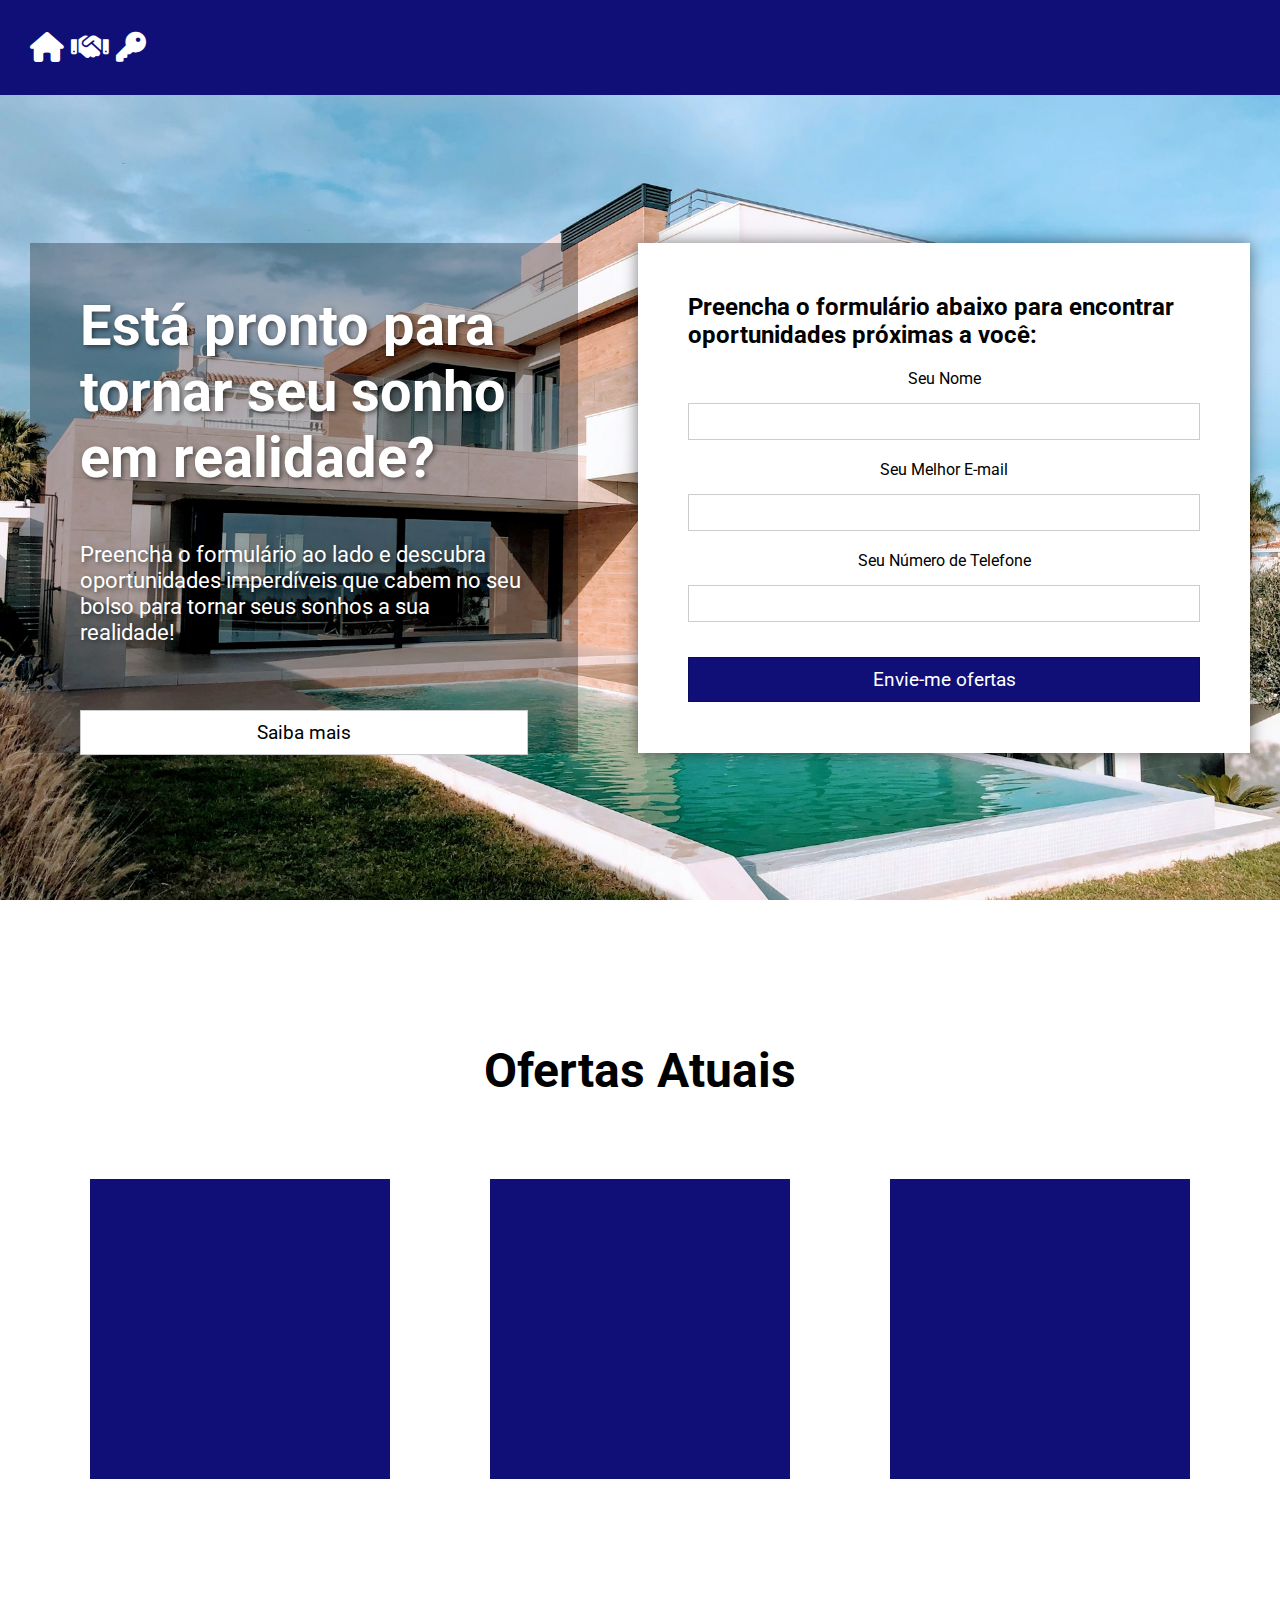
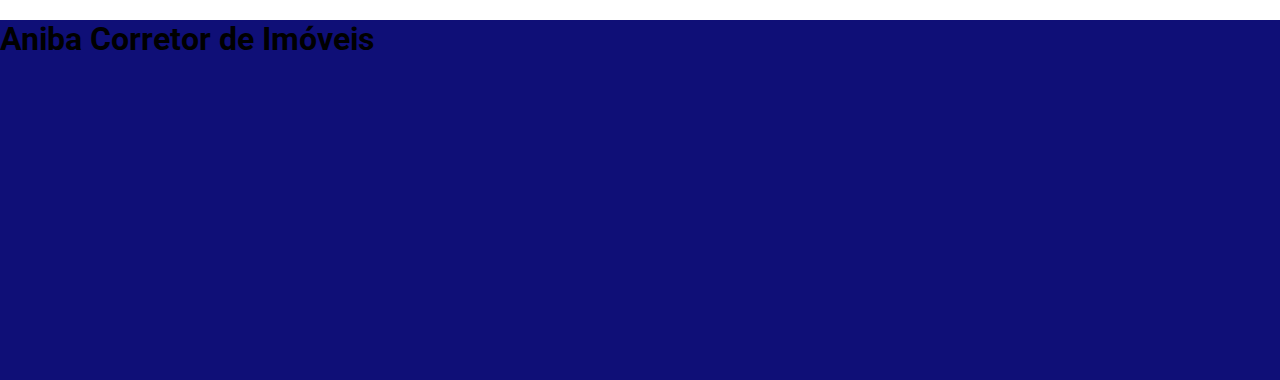
==== index.html @ c23f2f19 "Atualizações" ====
<!DOCTYPE html>
<html lang="pt">
<head>
    <meta charset="UTF-8">
    <meta name="viewport" content="width=device-width, initial-scale=1.0">
    <link rel="stylesheet" href="src/styles/style.css">
    <link rel="stylesheet" href="https://cdnjs.cloudflare.com/ajax/libs/font-awesome/6.7.2/css/all.min.css" integrity="sha512-Evv84Mr4kqVGRNSgIGL/F/aIDqQb7xQ2vcrdIwxfjThSH8CSR7PBEakCr51Ck+w+/U6swU2Im1vVX0SVk9ABhg==" crossorigin="anonymous" referrerpolicy="no-referrer" />
    <title>Projeto-01</title>
</head>
<body>
    <header>
        <div class="logo-img">
            <i class="fa-solid fa-house"></i>
            <i class="fa-solid fa-handshake"></i>
            <i class="fa-solid fa-key"></i>
        </div>
    </header>
    <main>
        <section id="home">
            <div id="cta">
                <h1 id="title">Está pronto para tornar seu sonho em realidade?</h1>
                <p id="description">Preencha o formulário ao lado e descubra oportunidades imperdíveis que cabem no seu bolso para tornar seus sonhos a sua realidade!</p>
                <button class="button">Saiba mais</button>
            </div>
            <div id="form">
                <h2>Preencha o formulário abaixo para encontrar oportunidades próximas a você:</h2>
                <form action="cadastro">
                    <div>
                        <label for="user">Seu Nome</label>
                        <input type="text" id="user">
                    </div>
                    <div>
                        <label for="email">Seu Melhor E-mail</label>
                        <input type="email" name="email" id="email">
                    </div>
                    <div>
                        <label for="phone">Seu Número de Telefone</label>
                        <input type="tel" name="phone" id="phone">
                    </div>
                    <div>
                        <input type="submit" value="Envie-me ofertas" class="button">
                    </div>
                </form>
            </div>
        </section>
        <section id="offers">
            <h1>Ofertas Atuais</h1>
            <aside id="carousel">
                <article class="real-state">

                </article>
                <article class="real-state">

                </article>
                <article class="real-state">

                </article>
            </aside>
        </section>
    </main>
    <footer>
        <section id="contact">
            <h1>Aniba Corretor de Imóveis</h1>
        </section>
        <section id="terms">

        </section>
    </footer>
    <script src="src/javascript/script.js"></script>
</body>
</html>
---- src/styles/style.css ----
@charset "UTF-8";
@import url('https://fonts.googleapis.com/css2?family=Roboto:ital,wght@0,100;0,300;0,400;0,500;0,700;0,900;1,100;1,300;1,400;1,500;1,700;1,900&display=swap');
@import url("header.css");
@import url("home.css");
@import url("offers.css");
@import url('footer.css');

*{
    font-family: "Roboto", serif;
    margin: 0px;
    padding: 0px;
}
:root{
    --color-neutral_0: white;
    --color-neutral_1: black;

    --color-primal_0: #4a4aff;
    --color-primal_1: rgb(15, 15, 119);
}
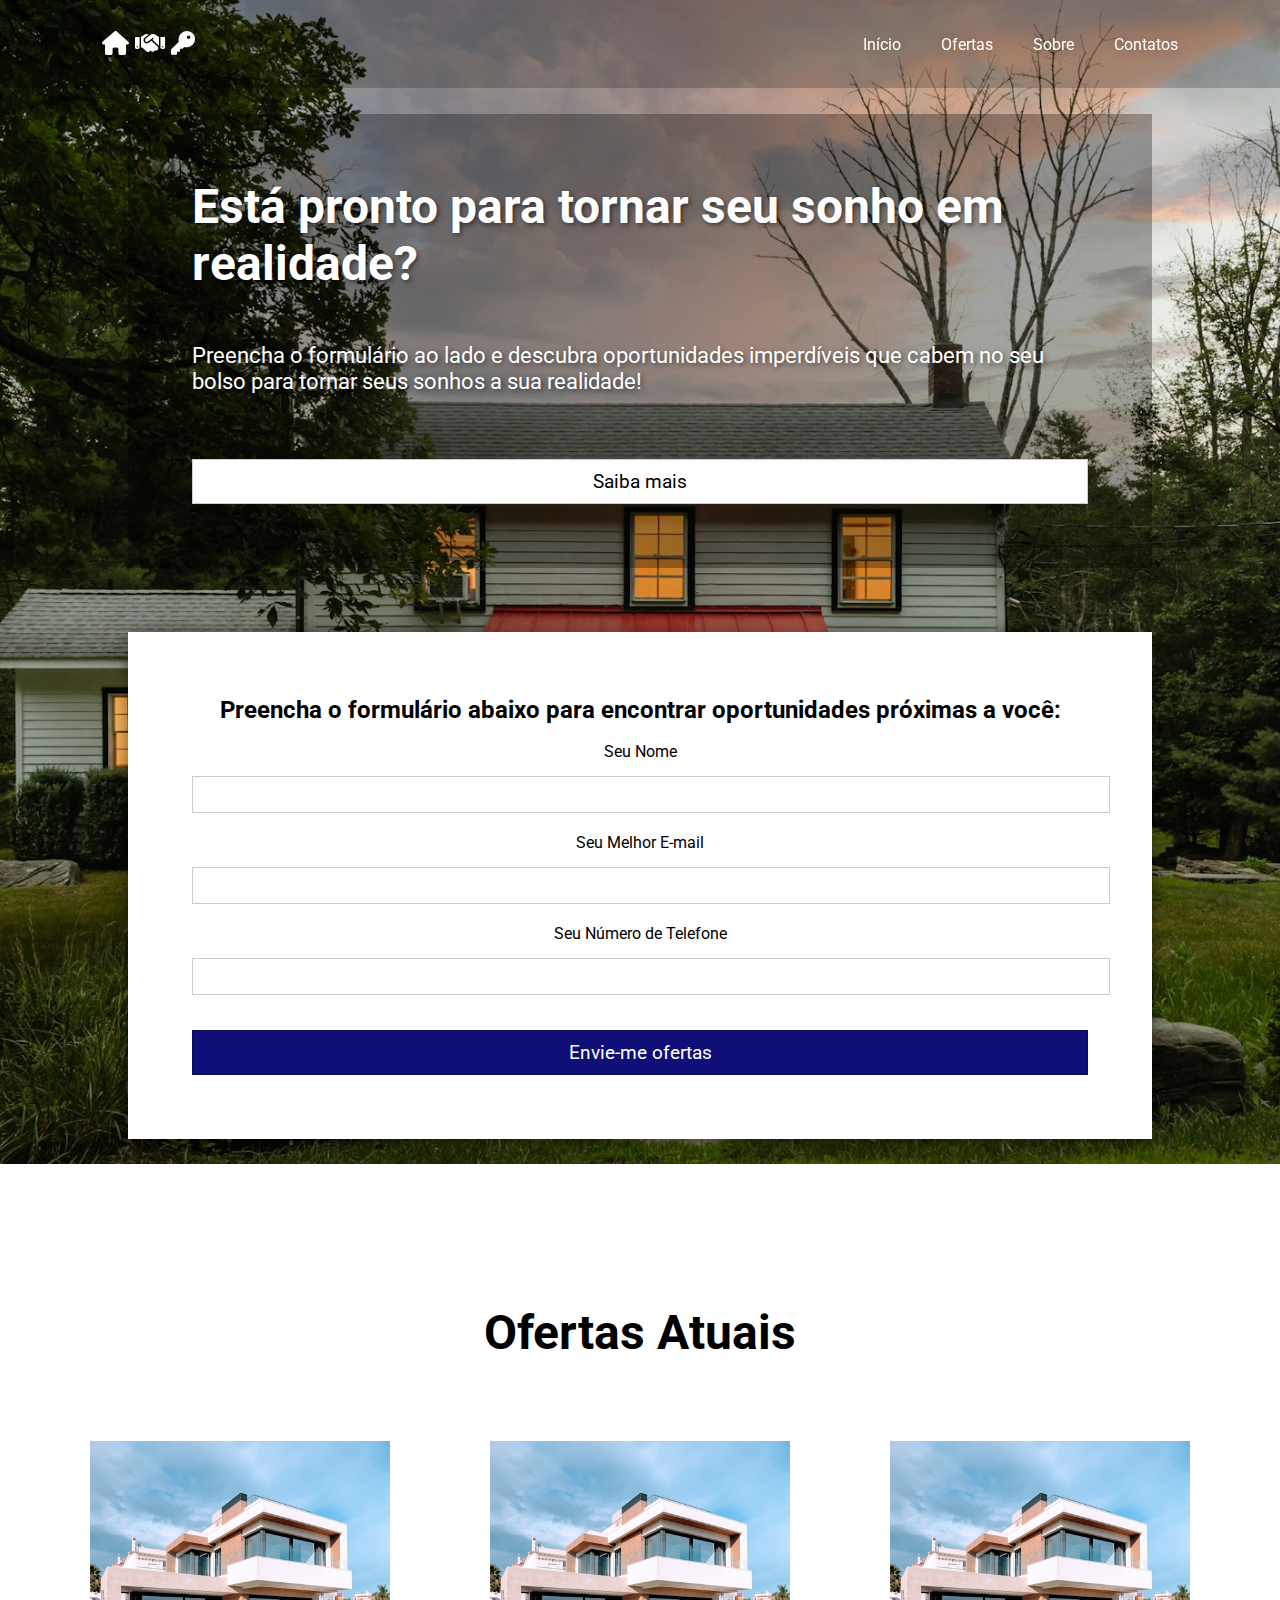
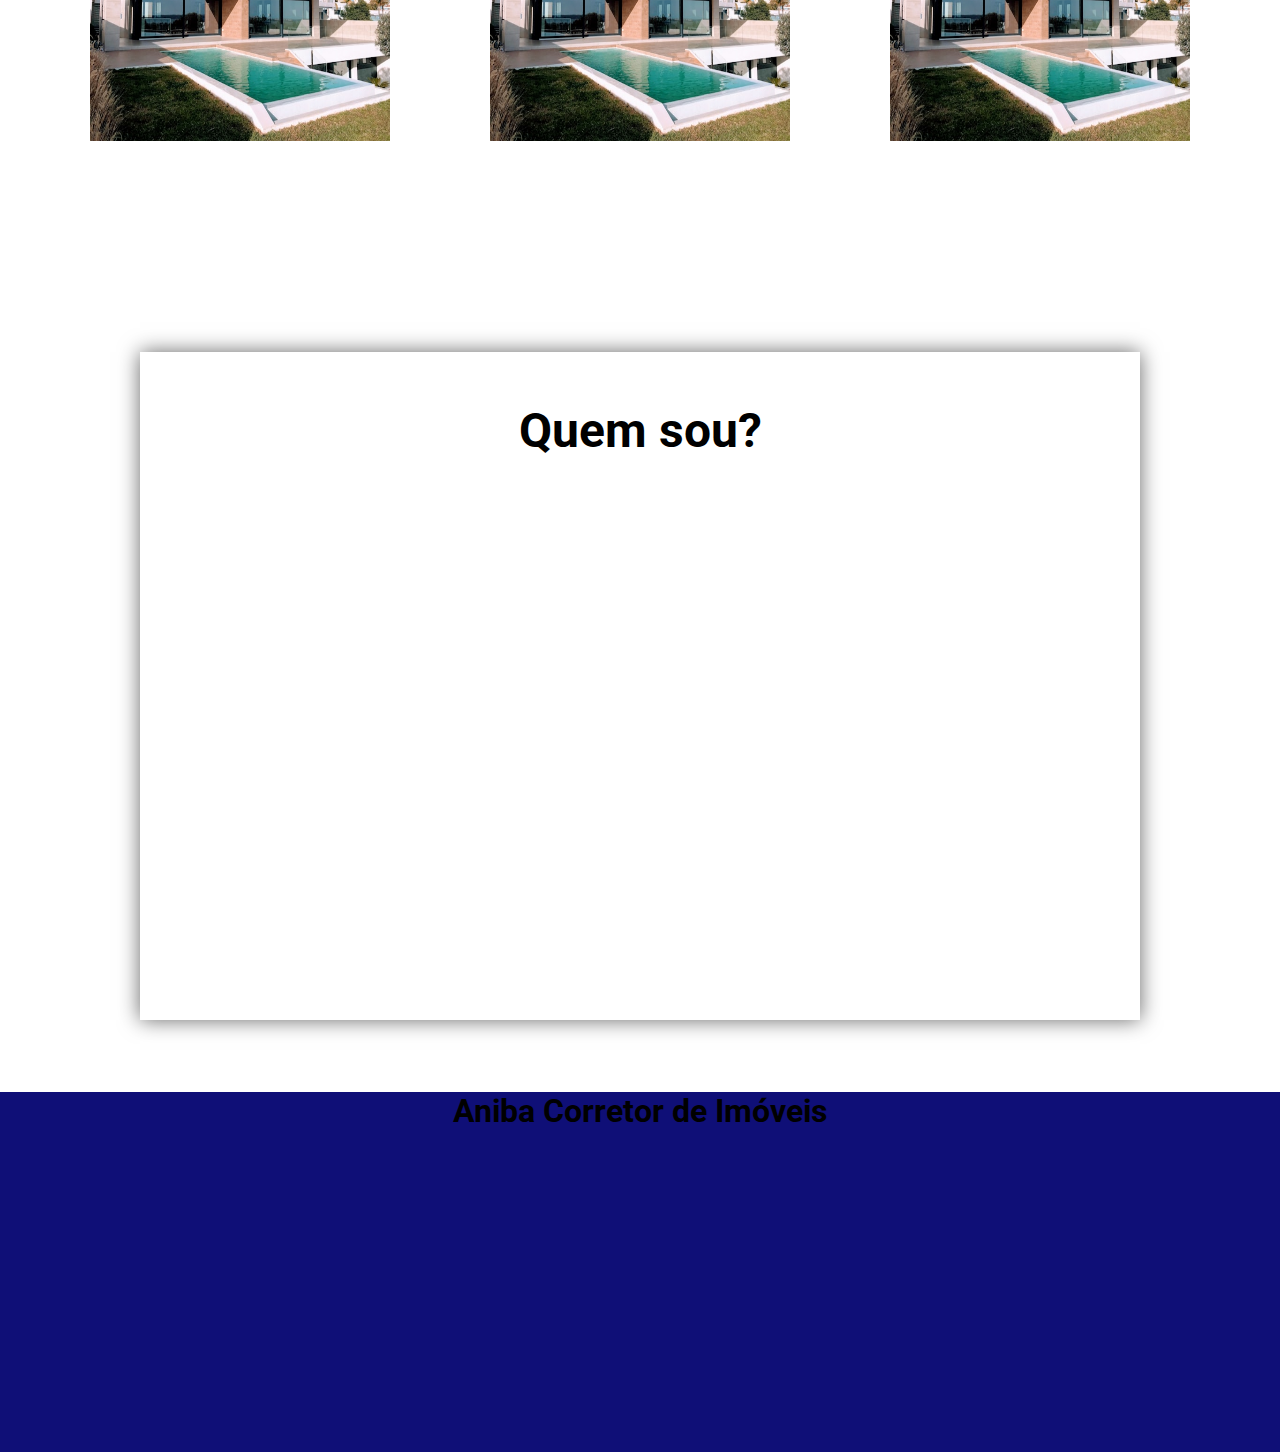
==== commit 9e14d8d4: "Test" ====
--- a/index.html
+++ b/index.html
@@ -7,13 +7,26 @@
     <link rel="stylesheet" href="https://cdnjs.cloudflare.com/ajax/libs/font-awesome/6.7.2/css/all.min.css" integrity="sha512-Evv84Mr4kqVGRNSgIGL/F/aIDqQb7xQ2vcrdIwxfjThSH8CSR7PBEakCr51Ck+w+/U6swU2Im1vVX0SVk9ABhg==" crossorigin="anonymous" referrerpolicy="no-referrer" />
     <title>Projeto-01</title>
 </head>
-<body>
+<body onresize="defaul()" onscroll="scrolling()">
     <header>
-        <div class="logo-img">
-            <i class="fa-solid fa-house"></i>
-            <i class="fa-solid fa-handshake"></i>
-            <i class="fa-solid fa-key"></i>
-        </div>
+        <nav>
+            <div class="logo-img">
+                <a href="#home">
+                    <i class="fa-solid fa-house"></i>
+                    <i class="fa-solid fa-handshake"></i>
+                    <i class="fa-solid fa-key"></i>
+                </a>
+            </div>
+            <ul id="nav_list">
+                <li class="nav-itens"><a href="#home">Início</a></li>
+                <li class="nav-itens"><a href="#offers">Ofertas</a></li>
+                <li class="nav-itens"><a href="#about">Sobre</a></li>
+                <li class="nav-itens"><a href="#contact">Contatos</a></li>
+            </ul>
+            <button class="nav-bars" onclick="displayMobileNav()">
+                <i class="fa-solid fa-bars"></i>
+            </button>
+        </nav>
     </header>
     <main>
         <section id="home">
@@ -24,20 +37,20 @@
             </div>
             <div id="form">
                 <h2>Preencha o formulário abaixo para encontrar oportunidades próximas a você:</h2>
-                <form action="cadastro">
-                    <div>
+                <form action="cadastro" autocomplete="on">
+                    <div class="data">
                         <label for="user">Seu Nome</label>
-                        <input type="text" id="user">
+                        <input type="text" id="user" autocomplete="name" maxlength="100">
                     </div>
-                    <div>
+                    <div class="data">
                         <label for="email">Seu Melhor E-mail</label>
-                        <input type="email" name="email" id="email">
+                        <input type="email" name="email" id="email" autocomplete="email" maxlength="50">
                     </div>
-                    <div>
+                    <div class="data">
                         <label for="phone">Seu Número de Telefone</label>
-                        <input type="tel" name="phone" id="phone">
+                        <input type="tel" name="phone" id="phone" autocomplete="tel" maxlength="20">
                     </div>
-                    <div>
+                    <div class="data">
                         <input type="submit" value="Envie-me ofertas" class="button">
                     </div>
                 </form>
@@ -46,16 +59,33 @@
         <section id="offers">
             <h1>Ofertas Atuais</h1>
             <aside id="carousel">
-                <article class="real-state">
-
+                <article class="card">
+                    <img src="src/assets/imagem01-pq.jpg" alt="Imóvel01">
+                    <div class="card-content">
+                        <h2 class="card-title">Casa no Versalles</h2>
+                        <p class="card-description">Casa com piscina de 1000m quadrados, toda planejada e com arquitetura moderna.</p>
+                    </div>
                 </article>
-                <article class="real-state">
-
+                <article class="card">
+                    <img src="src/assets/imagem01-pq.jpg" alt="Imóvel02">
+                    <div class="card-content">
+                        <h2 class="card-title"></h2>
+                        <p class="card-description"></p>
+                    </div>
                 </article>
-                <article class="real-state">
-
+                <article class="card">
+                    <img src="src/assets/imagem01-pq.jpg" alt="Imóvel03">
+                    <div class="card-content">
+                        <h2 class="card-title"></h2>
+                        <p class="card-description"></p>
+                    </div>
                 </article>
             </aside>
+        </section>
+        <section id="about">
+            <article id="storytell">
+                <h1>Quem sou?</h1>
+            </article>
         </section>
     </main>
     <footer>
--- a/src/styles/style.css
+++ b/src/styles/style.css
@@ -3,17 +3,23 @@
 @import url("header.css");
 @import url("home.css");
 @import url("offers.css");
+@import url("about.css");
 @import url('footer.css');
 
 *{
     font-family: "Roboto", serif;
     margin: 0px;
     padding: 0px;
+    list-style-type: none
 }
 :root{
     --color-neutral_0: white;
     --color-neutral_1: black;
 
     --color-primal_0: #4a4aff;
-    --color-primal_1: rgb(15, 15, 119);
+    --color-primal_1: #0f0f77;
+    --color-primal_2: rgba(0, 0, 0, 0.2);
+}
+html{
+    scroll-behavior: smooth;
 }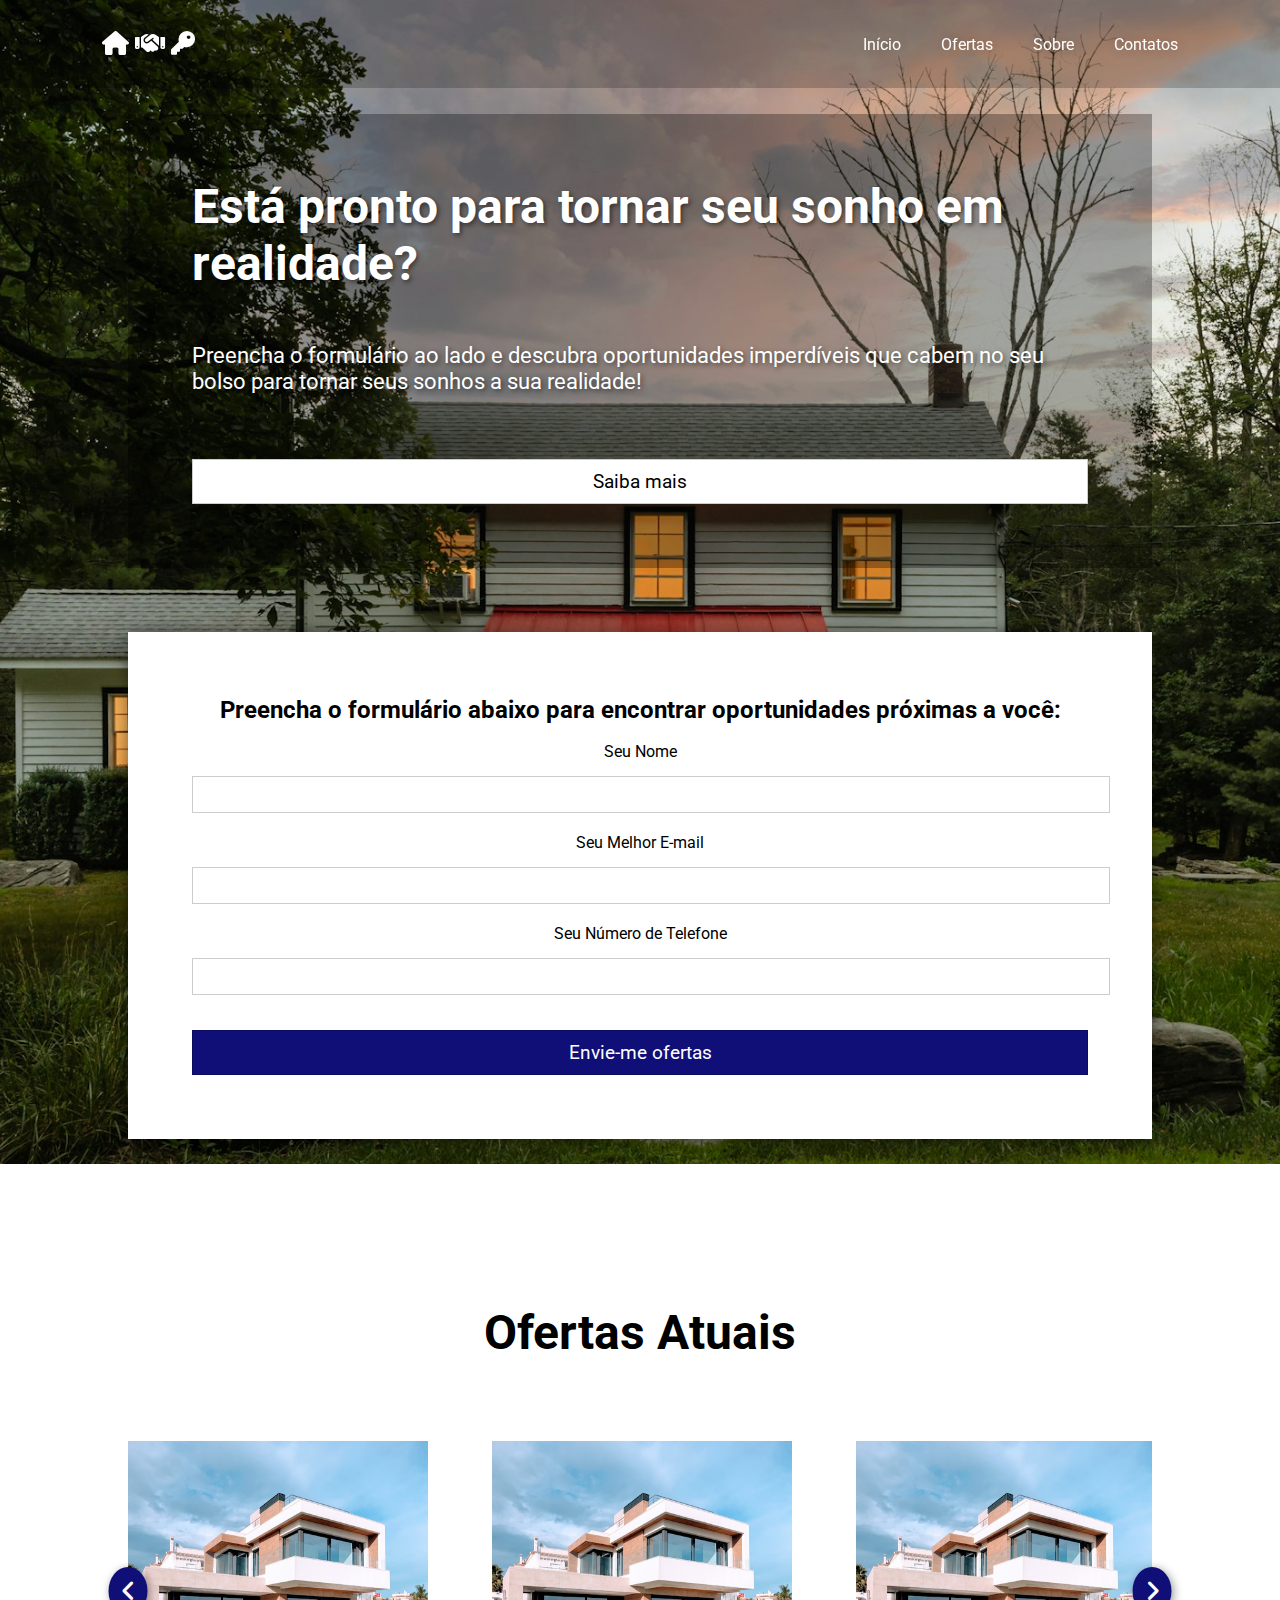
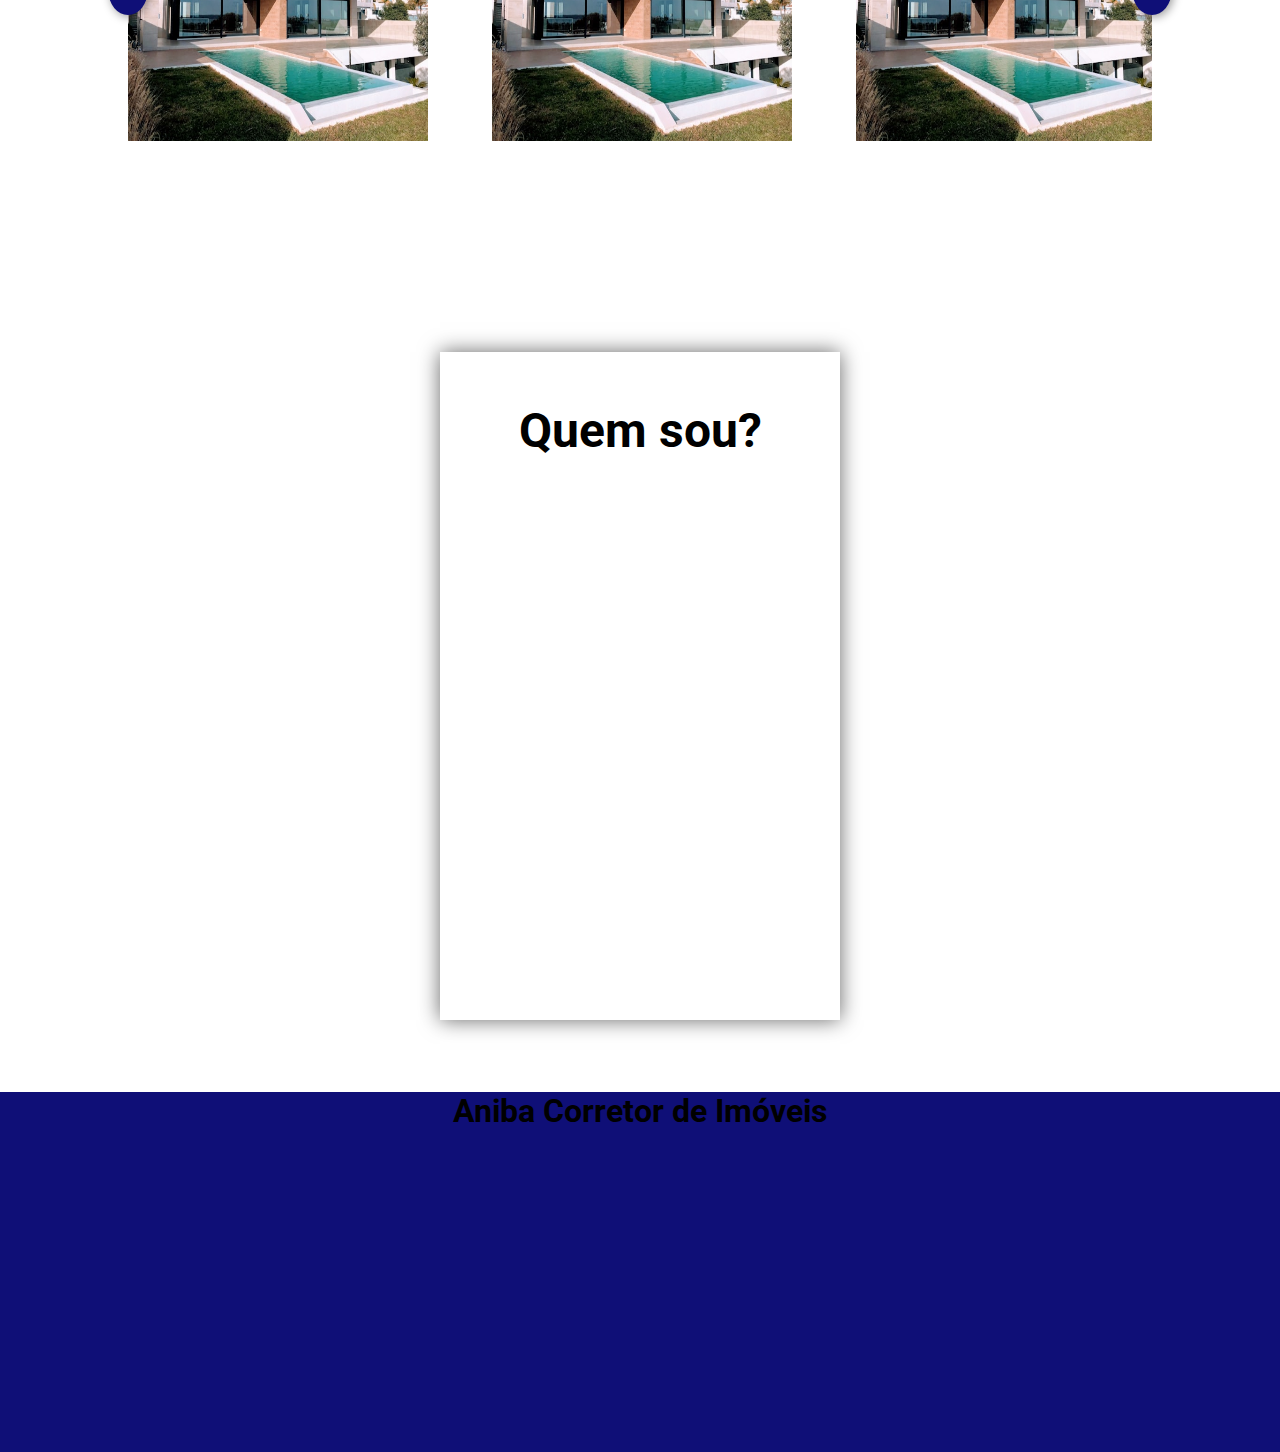
==== commit 946ac48f: "Update" ====
--- a/index.html
+++ b/index.html
@@ -7,7 +7,7 @@
     <link rel="stylesheet" href="https://cdnjs.cloudflare.com/ajax/libs/font-awesome/6.7.2/css/all.min.css" integrity="sha512-Evv84Mr4kqVGRNSgIGL/F/aIDqQb7xQ2vcrdIwxfjThSH8CSR7PBEakCr51Ck+w+/U6swU2Im1vVX0SVk9ABhg==" crossorigin="anonymous" referrerpolicy="no-referrer" />
     <title>Projeto-01</title>
 </head>
-<body onresize="defaul()" onscroll="scrolling()">
+<body onscroll="scrolling()">
     <header>
         <nav>
             <div class="logo-img">
@@ -17,13 +17,13 @@
                     <i class="fa-solid fa-key"></i>
                 </a>
             </div>
-            <ul id="nav_list">
+            <ul class="nav_list">
                 <li class="nav-itens"><a href="#home">Início</a></li>
                 <li class="nav-itens"><a href="#offers">Ofertas</a></li>
                 <li class="nav-itens"><a href="#about">Sobre</a></li>
                 <li class="nav-itens"><a href="#contact">Contatos</a></li>
             </ul>
-            <button class="nav-bars" onclick="displayMobileNav()">
+            <button class="nav-bars">
                 <i class="fa-solid fa-bars"></i>
             </button>
         </nav>
@@ -58,29 +58,33 @@
         </section>
         <section id="offers">
             <h1>Ofertas Atuais</h1>
-            <aside id="carousel">
-                <article class="card">
-                    <img src="src/assets/imagem01-pq.jpg" alt="Imóvel01">
-                    <div class="card-content">
-                        <h2 class="card-title">Casa no Versalles</h2>
-                        <p class="card-description">Casa com piscina de 1000m quadrados, toda planejada e com arquitetura moderna.</p>
-                    </div>
-                </article>
-                <article class="card">
-                    <img src="src/assets/imagem01-pq.jpg" alt="Imóvel02">
-                    <div class="card-content">
-                        <h2 class="card-title"></h2>
-                        <p class="card-description"></p>
-                    </div>
-                </article>
-                <article class="card">
-                    <img src="src/assets/imagem01-pq.jpg" alt="Imóvel03">
-                    <div class="card-content">
-                        <h2 class="card-title"></h2>
-                        <p class="card-description"></p>
-                    </div>
-                </article>
-            </aside>
+            <article class="wrapper">
+                <i id="left" class="fa-solid fa-angle-left"></i>
+                <ul id="carousel">                    
+                    <li class="card">
+                        <img src="src/assets/imagem01-pq.jpg" alt="Imóvel01" draggable="false">
+                        <div class="card-content">
+                            <h2 class="card-title">Casa no Versalles</h2>
+                            <p class="card-description">Casa com piscina de 1000m quadrados, toda planejada e com arquitetura moderna.</p>
+                        </div>
+                    </li>
+                    <li class="card">
+                        <img src="src/assets/imagem01-pq.jpg" alt="Imóvel02" draggable="false">
+                        <div class="card-content">
+                            <h2 class="card-title"></h2>
+                            <p class="card-description"></p>
+                        </div>
+                    </li>
+                    <li class="card">
+                        <img src="src/assets/imagem01-pq.jpg" alt="Imóvel03" draggable="false">
+                        <div class="card-content">
+                            <h2 class="card-title"></h2>
+                            <p class="card-description"></p>
+                        </div>
+                    </li>                    
+                </ul>
+                <i id="right" class="fa-solid fa-angle-right"></i>
+            </article>
         </section>
         <section id="about">
             <article id="storytell">
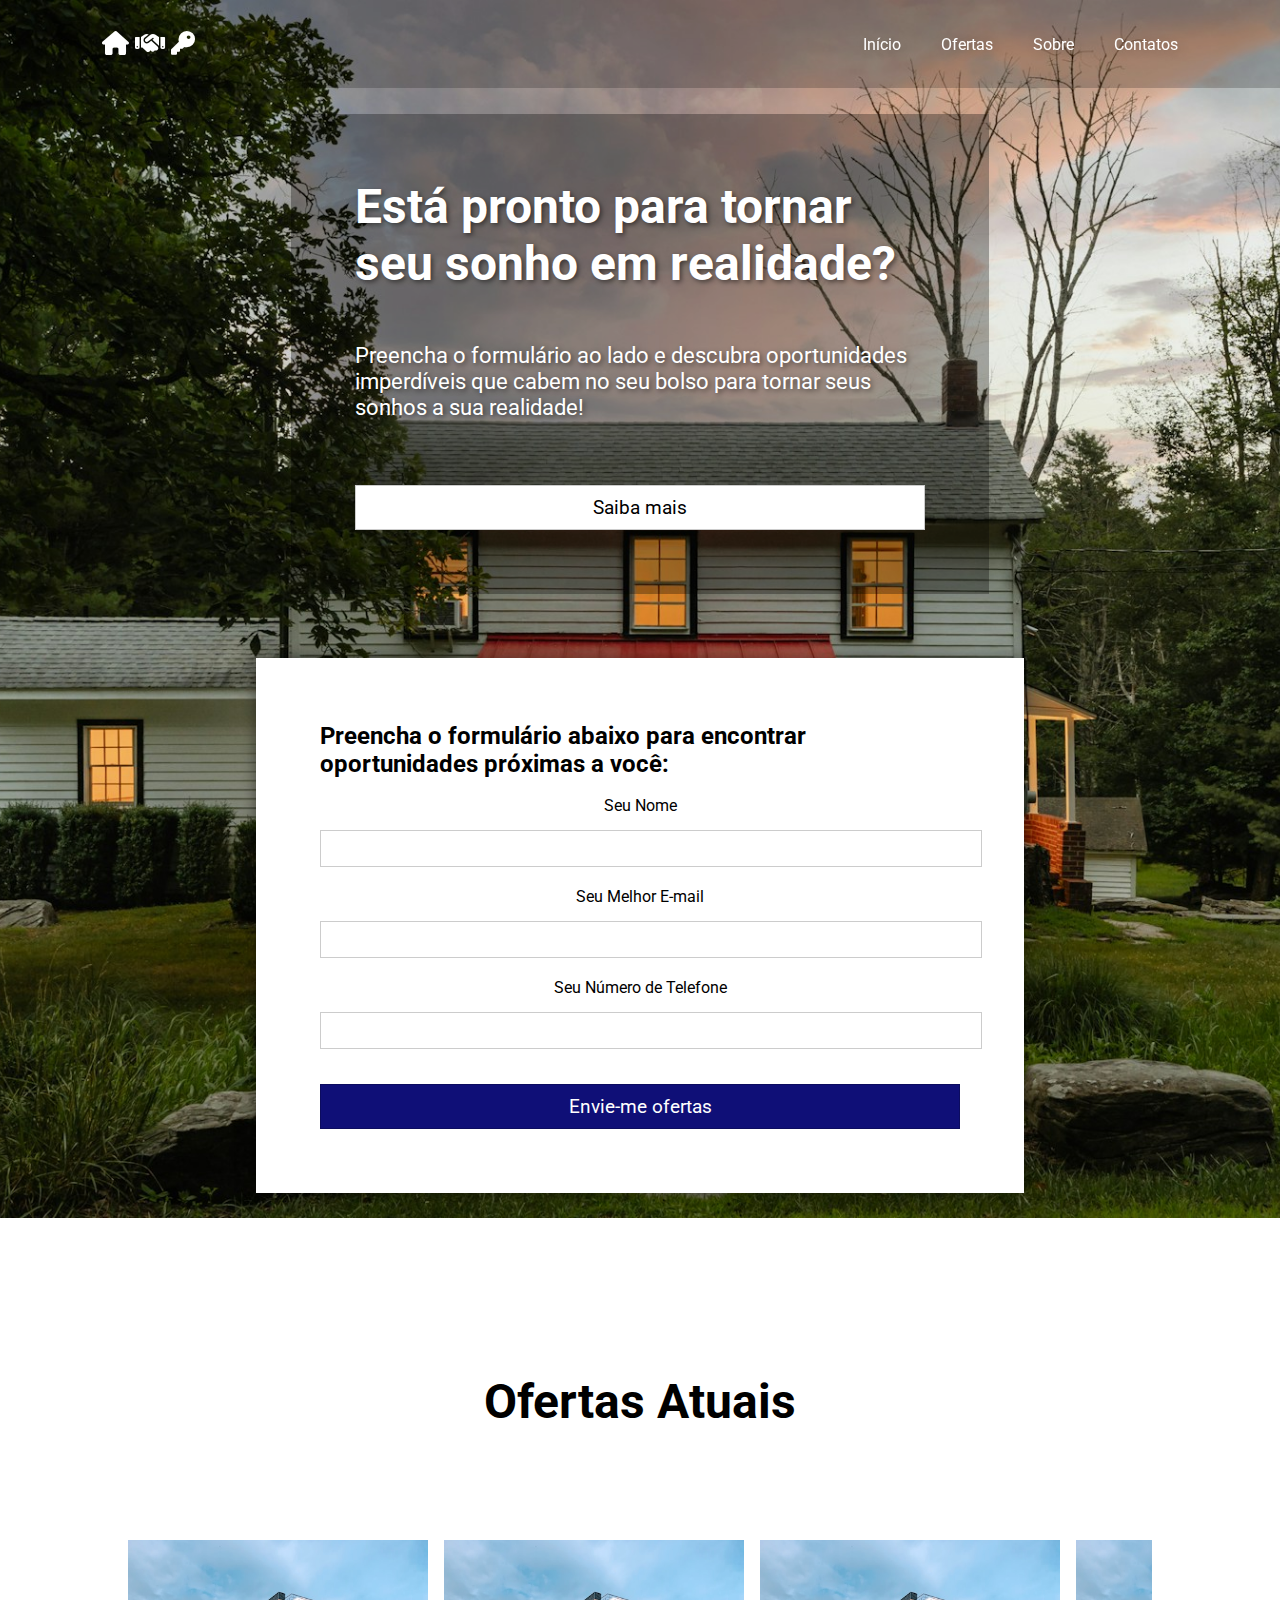
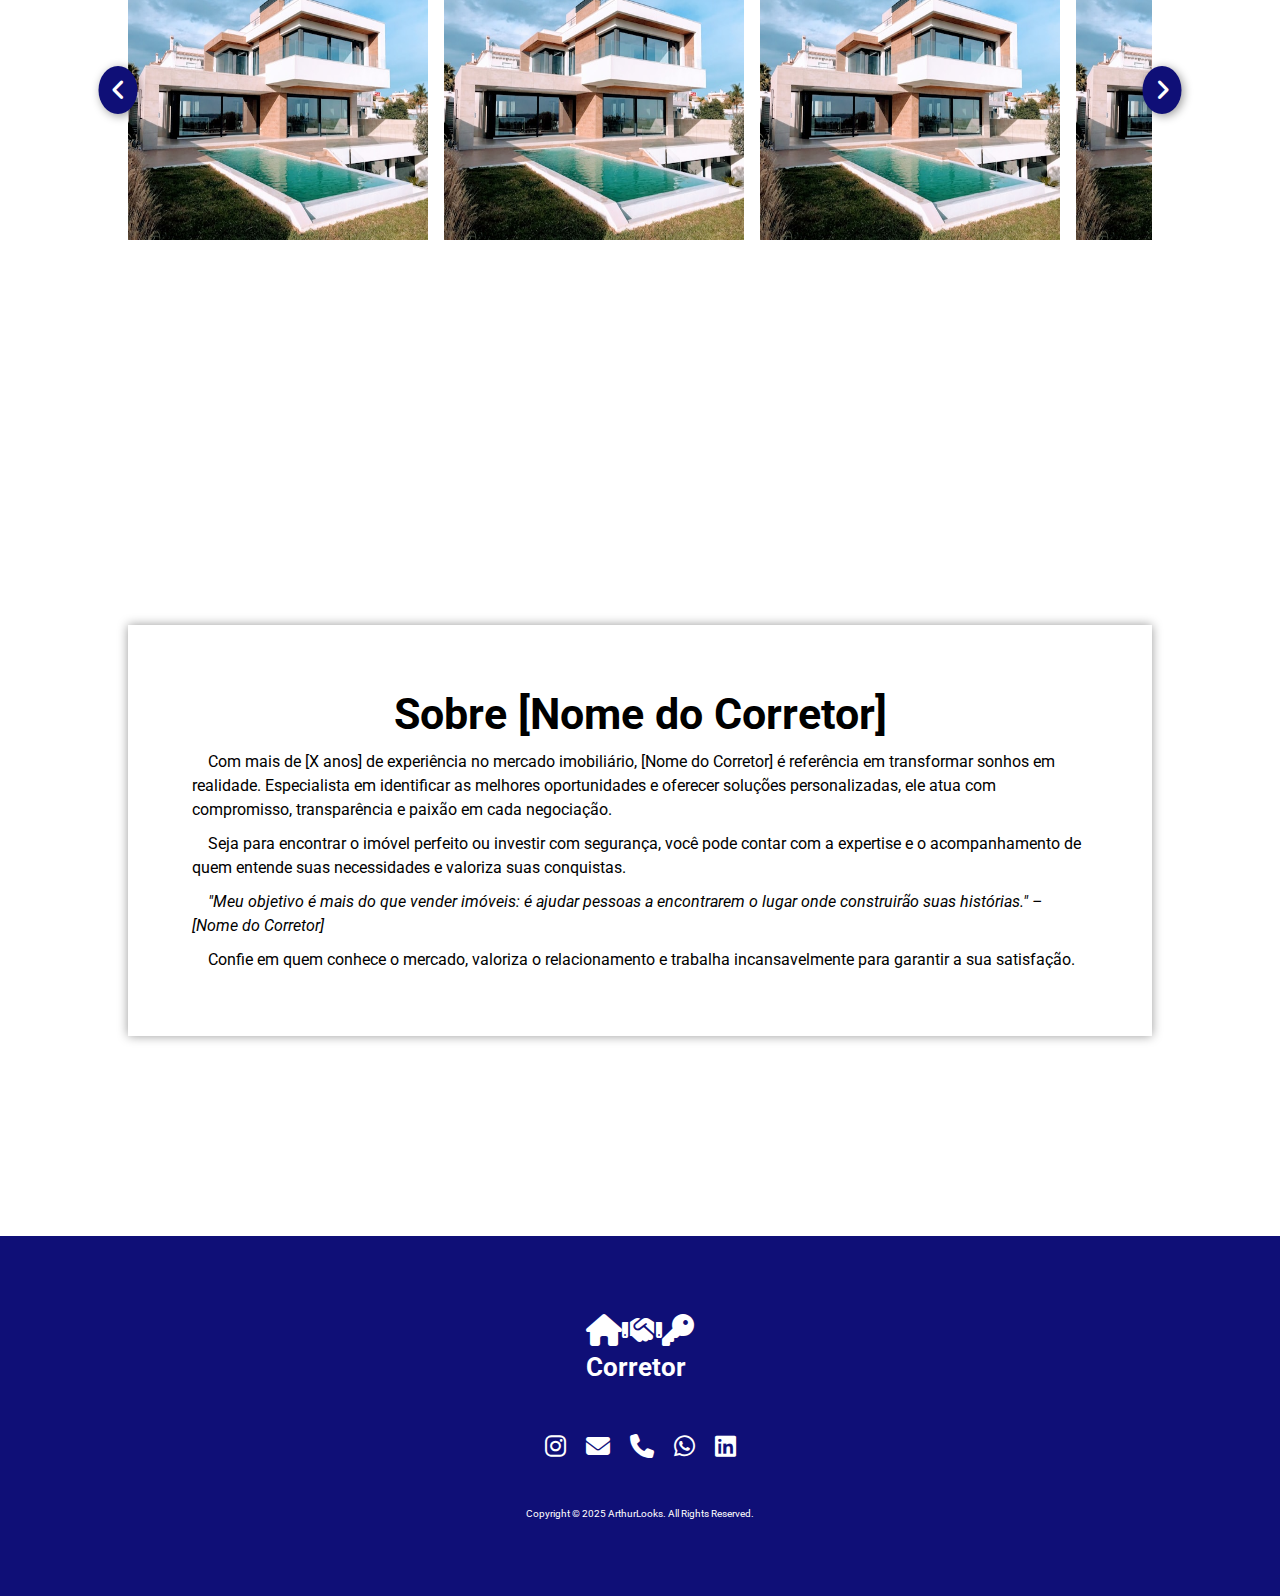
==== commit 70bb5e6a: "Update" ====
--- a/index.html
+++ b/index.html
@@ -81,24 +81,73 @@
                             <h2 class="card-title"></h2>
                             <p class="card-description"></p>
                         </div>
-                    </li>                    
+                    </li>
+                    <li class="card">
+                        <img src="src/assets/imagem01-pq.jpg" alt="Imóvel03" draggable="false">
+                        <div class="card-content">
+                            <h2 class="card-title"></h2>
+                            <p class="card-description"></p>
+                        </div>
+                    </li>
+                    <li class="card">
+                        <img src="src/assets/imagem01-pq.jpg" alt="Imóvel03" draggable="false">
+                        <div class="card-content">
+                            <h2 class="card-title"></h2>
+                            <p class="card-description"></p>
+                        </div>
+                    </li>
+                    <li class="card">
+                        <img src="src/assets/imagem01-pq.jpg" alt="Imóvel03" draggable="false">
+                        <div class="card-content">
+                            <h2 class="card-title"></h2>
+                            <p class="card-description"></p>
+                        </div>
+                    </li>
                 </ul>
                 <i id="right" class="fa-solid fa-angle-right"></i>
             </article>
         </section>
         <section id="about">
             <article id="storytell">
-                <h1>Quem sou?</h1>
+                <h1>Sobre <span>[Nome do Corretor]</span></h1>
+                <div class="about__content">
+                    <p>
+                        Com mais de [X anos] de experiência no mercado imobiliário, [Nome do Corretor] é referência em transformar sonhos em realidade. Especialista em identificar as melhores oportunidades e oferecer soluções personalizadas, ele atua com compromisso, transparência e paixão em cada negociação.
+                    </p>
+                    <p>
+                        Seja para encontrar o imóvel perfeito ou investir com segurança, você pode contar com a expertise e o acompanhamento de quem entende suas necessidades e valoriza suas conquistas.
+                    </p>
+                    <p>
+                        <i>"Meu objetivo é mais do que vender imóveis: é ajudar pessoas a encontrarem o lugar onde construirão suas histórias." – [Nome do Corretor]</i>
+                    </p>
+                    <p>
+                        Confie em quem conhece o mercado, valoriza o relacionamento e trabalha incansavelmente para garantir a sua satisfação.
+                    </p>
+                </div>
             </article>
         </section>
     </main>
     <footer>
-        <section id="contact">
-            <h1>Aniba Corretor de Imóveis</h1>
+        <div class="logo-img">
+            <a href="#home">
+                <i class="fa-solid fa-house"></i>
+                <i class="fa-solid fa-handshake"></i>
+                <i class="fa-solid fa-key"></i>
+            </a>
+            <span><strong>Corretor</strong></span>
+        </div>
+        <section class="contact">
+            <i class="fa-brands fa-instagram"></i>
+            <i class="fa-solid fa-envelope"></i>
+            <i class="fa-solid fa-phone"></i>
+            <i class="fa-brands fa-whatsapp"></i>
+            <i class="fa-brands fa-linkedin"></i>
         </section>
-        <section id="terms">
-
-        </section>
+        <div class="copy">
+            <p>
+                Copyright &copy 2025 ArthurLooks. All Rights Reserved.
+            </p>
+        </div>
     </footer>
     <script src="src/javascript/script.js"></script>
 </body>
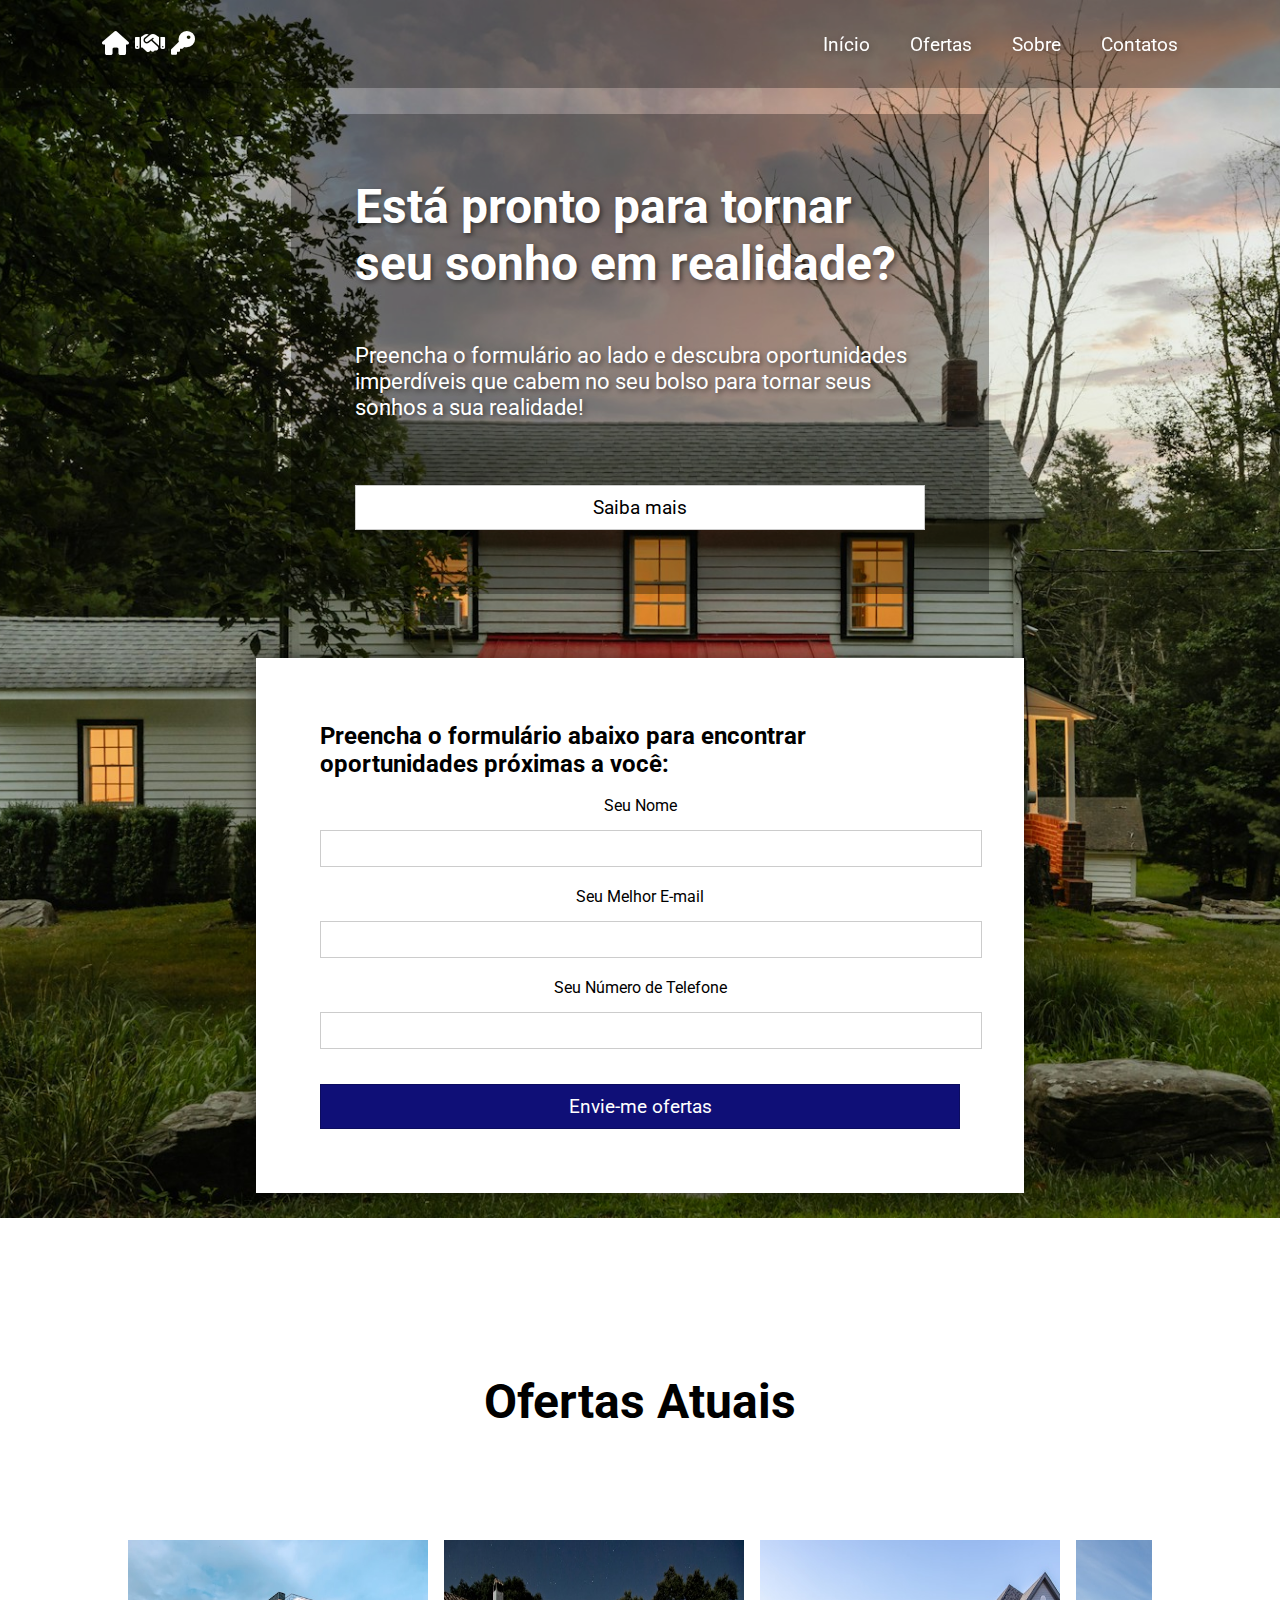
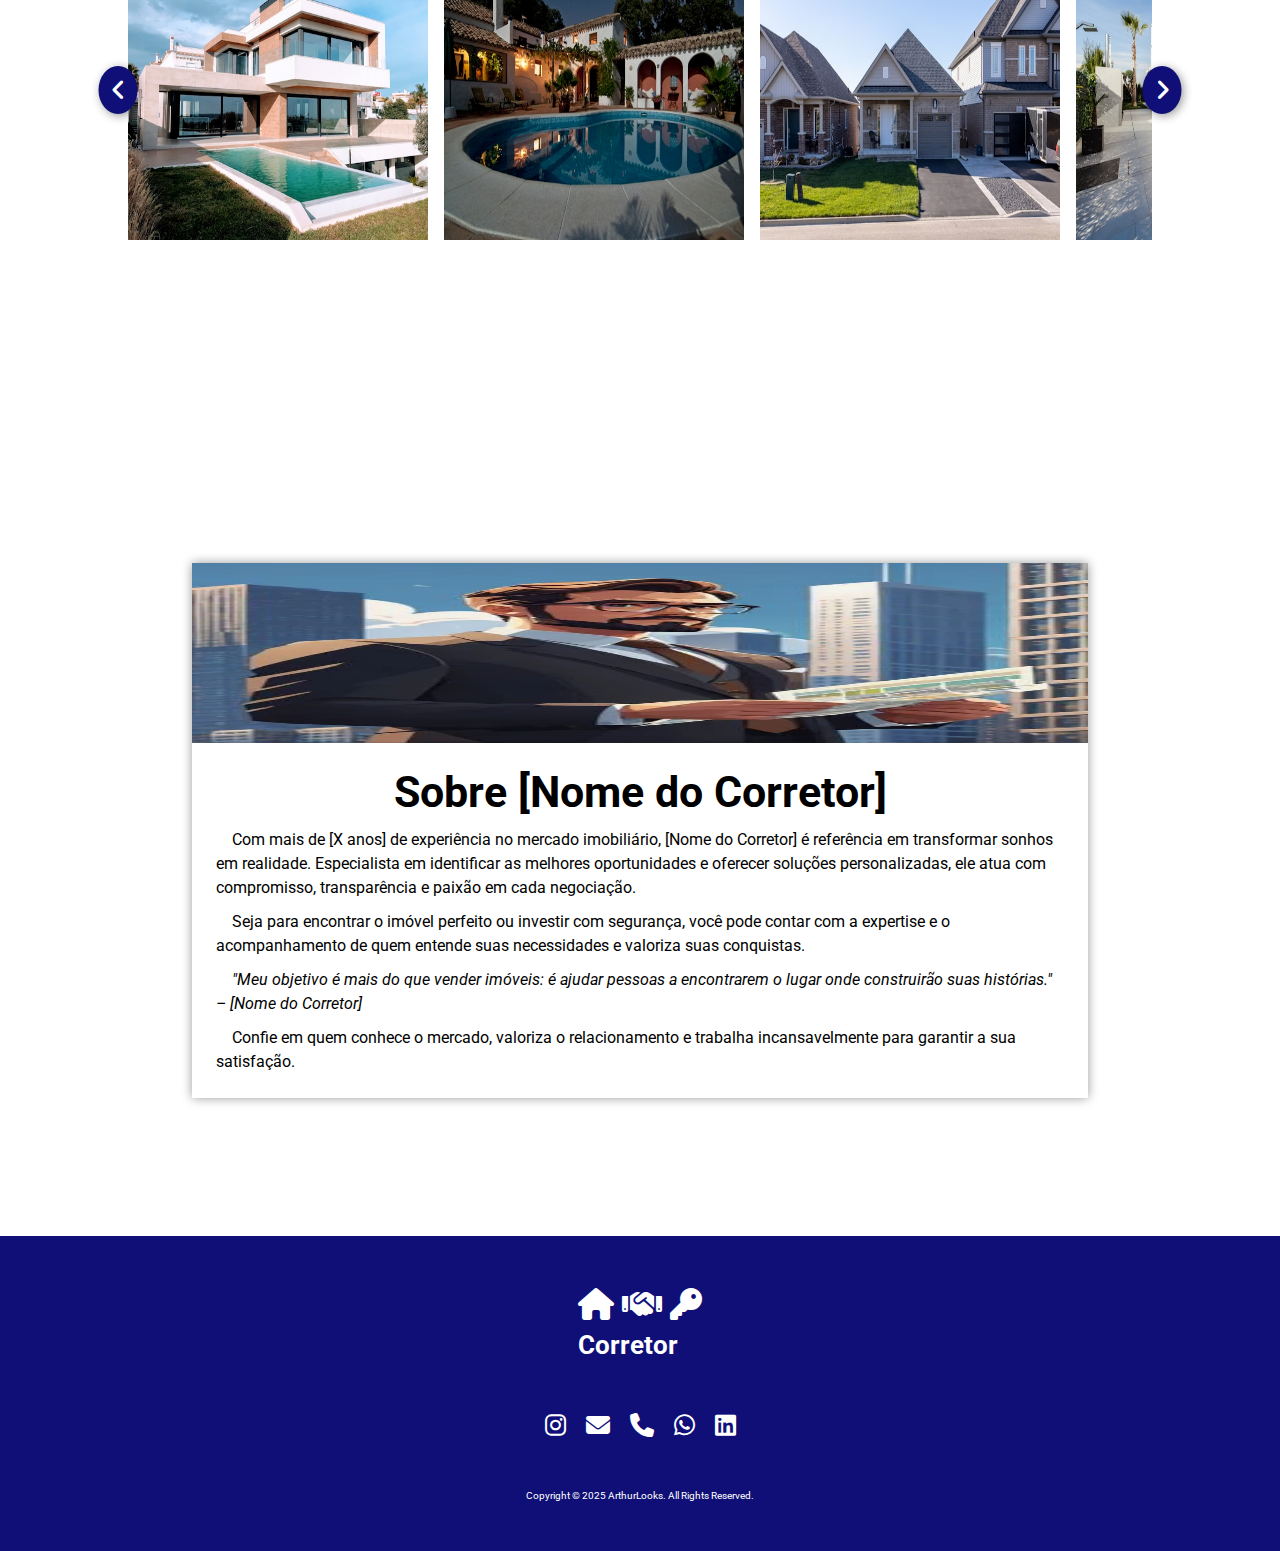
==== commit 9af14e4e: "Last Version Update" ====
--- a/index.html
+++ b/index.html
@@ -62,45 +62,45 @@
                 <i id="left" class="fa-solid fa-angle-left"></i>
                 <ul id="carousel">                    
                     <li class="card">
-                        <img src="src/assets/imagem01-pq.jpg" alt="Imóvel01" draggable="false">
+                        <img src="src/assets/imagem01.jpg" alt="Imóvel01" draggable="false">
                         <div class="card-content">
                             <h2 class="card-title">Casa no Versalles</h2>
                             <p class="card-description">Casa com piscina de 1000m quadrados, toda planejada e com arquitetura moderna.</p>
                         </div>
                     </li>
                     <li class="card">
-                        <img src="src/assets/imagem01-pq.jpg" alt="Imóvel02" draggable="false">
+                        <img src="src/assets/imagem02.jpg" alt="Imóvel02" draggable="false">
                         <div class="card-content">
-                            <h2 class="card-title"></h2>
-                            <p class="card-description"></p>
+                            <h2 class="card-title">Residência de Luxo - Condomínio Exclusivo</h2>
+                            <p class="card-description">Desfrute de um estilo de vida premium nesta casa de 5 suítes, com sala ampla, home theater e uma piscina com borda infinita. Localizada em um condomínio com segurança 24h e infraestrutura completa de lazer.</p>
                         </div>
                     </li>
                     <li class="card">
-                        <img src="src/assets/imagem01-pq.jpg" alt="Imóvel03" draggable="false">
+                        <img src="src/assets/imagem03.jpg" alt="Imóvel03" draggable="false">
                         <div class="card-content">
-                            <h2 class="card-title"></h2>
-                            <p class="card-description"></p>
+                            <h2 class="card-title">Casa Compacta e Funcional - Ideal para Começar</h2>
+                            <p class="card-description">Perfeita para quem busca seu primeiro imóvel! Esta casa possui 2 dormitórios, sala integrada à cozinha e quintal privativo. Localizada em uma região tranquila, com fácil acesso a transporte e serviços.</p>
                         </div>
                     </li>
                     <li class="card">
-                        <img src="src/assets/imagem01-pq.jpg" alt="Imóvel03" draggable="false">
+                        <img src="src/assets/imagem04.jpg" alt="Imóvel04" draggable="false">
                         <div class="card-content">
-                            <h2 class="card-title"></h2>
-                            <p class="card-description"></p>
+                            <h2 class="card-title">Casa Moderna com Piscina - Bairro Central</h2>
+                            <p class="card-description">Esta residência incrível combina sofisticação e conforto, com 3 suítes espaçosas, cozinha planejada e uma área gourmet com piscina privativa. Localizada no coração do bairro, perfeita para quem busca comodidade e lazer.</p>
                         </div>
                     </li>
                     <li class="card">
-                        <img src="src/assets/imagem01-pq.jpg" alt="Imóvel03" draggable="false">
+                        <img src="src/assets/imagem05.jpg" alt="Imóvel05" draggable="false">
                         <div class="card-content">
-                            <h2 class="card-title"></h2>
-                            <p class="card-description"></p>
+                            <h2 class="card-title">Charmosa Casa de Campo - Refúgio Tranquilo</h2>
+                            <p class="card-description">Rodeada pela natureza, esta casa com 4 quartos é um verdadeiro paraíso. Conta com varanda ampla, lareira aconchegante e um jardim espaçoso para momentos inesquecíveis com a família. Ideal para fugir do agito da cidade.</p>
                         </div>
                     </li>
                     <li class="card">
-                        <img src="src/assets/imagem01-pq.jpg" alt="Imóvel03" draggable="false">
+                        <img src="src/assets/imagem06.jpg" alt="Imóvel06" draggable="false">
                         <div class="card-content">
-                            <h2 class="card-title"></h2>
-                            <p class="card-description"></p>
+                            <h2 class="card-title">Casa Clássica com Quintal Amplo - Bairro Familiar</h2>
+                            <p class="card-description">Espaço e conforto definem esta casa de 3 quartos, sala de jantar iluminada e um quintal generoso, perfeito para crianças e pets. Perto de praças e mercados, ideal para quem busca tranquilidade e praticidade.</p>
                         </div>
                     </li>
                 </ul>
@@ -108,9 +108,12 @@
             </article>
         </section>
         <section id="about">
-            <article id="storytell">
-                <h1>Sobre <span>[Nome do Corretor]</span></h1>
+            <article id="about-card">
+                <div class="profile">
+                    <img src="src/assets/realter.jpg" alt="Imagem do Corretor">
+                </div>
                 <div class="about__content">
+                    <h1>Sobre <span>[Nome do Corretor]</span></h1>
                     <p>
                         Com mais de [X anos] de experiência no mercado imobiliário, [Nome do Corretor] é referência em transformar sonhos em realidade. Especialista em identificar as melhores oportunidades e oferecer soluções personalizadas, ele atua com compromisso, transparência e paixão em cada negociação.
                     </p>
@@ -127,7 +130,7 @@
             </article>
         </section>
     </main>
-    <footer>
+    <footer id="contact">
         <div class="logo-img">
             <a href="#home">
                 <i class="fa-solid fa-house"></i>
@@ -137,11 +140,11 @@
             <span><strong>Corretor</strong></span>
         </div>
         <section class="contact">
-            <i class="fa-brands fa-instagram"></i>
-            <i class="fa-solid fa-envelope"></i>
-            <i class="fa-solid fa-phone"></i>
-            <i class="fa-brands fa-whatsapp"></i>
-            <i class="fa-brands fa-linkedin"></i>
+            <a href="https://www.instagram.com/arthur_looks/" target="_blank"><i class="fa-brands fa-instagram"></i></a>
+            <a href="https://mail.google.com/mail/u/1/#chats?compose=DmwnWrRmVPSpRqkWsrVGFRDznrMtqTVGvrCKbwMDjzGwKHrQSXzXRmVkMscmLdFgRHGVncZKqlPl" target="_blank"><i class="fa-solid fa-envelope"></i></a>
+            <a href="+55(34)99651-7780"><i class="fa-solid fa-phone"></i></a>
+            <a href="+55(34)99651-7780"><i class="fa-brands fa-whatsapp"></i></a>
+            <a href="https://www.linkedin.com/in/arthur-rodrigues-looks-9292922b9/" target="_blank"><i class="fa-brands fa-linkedin"></i></a>
         </section>
         <div class="copy">
             <p>
--- a/src/styles/style.css
+++ b/src/styles/style.css
@@ -18,7 +18,7 @@
 
     --color-primal_0: #4a4aff;
     --color-primal_1: #0f0f77;
-    --color-primal_2: rgba(0, 0, 0, 0.2);
+    --color-primal_2: rgba(0, 0, 0, 0.3);
 }
 html{
     scroll-behavior: smooth;
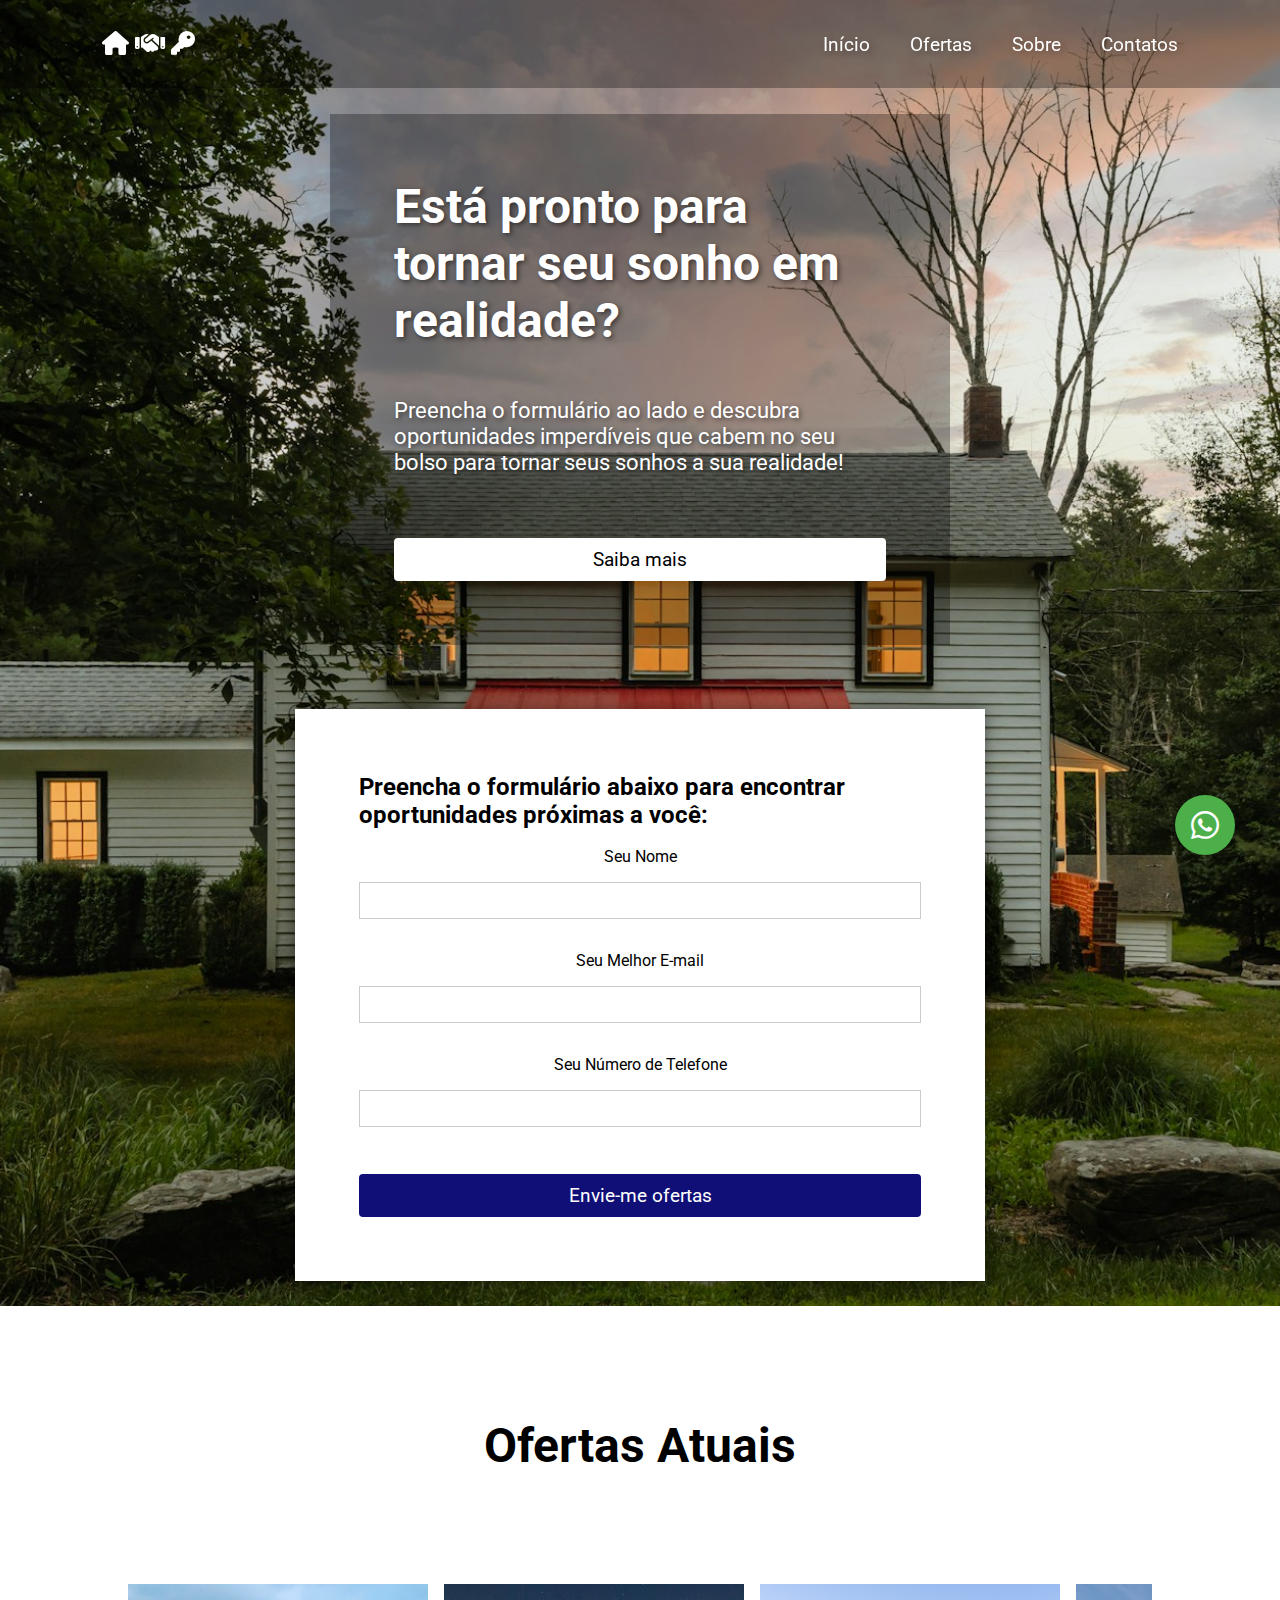
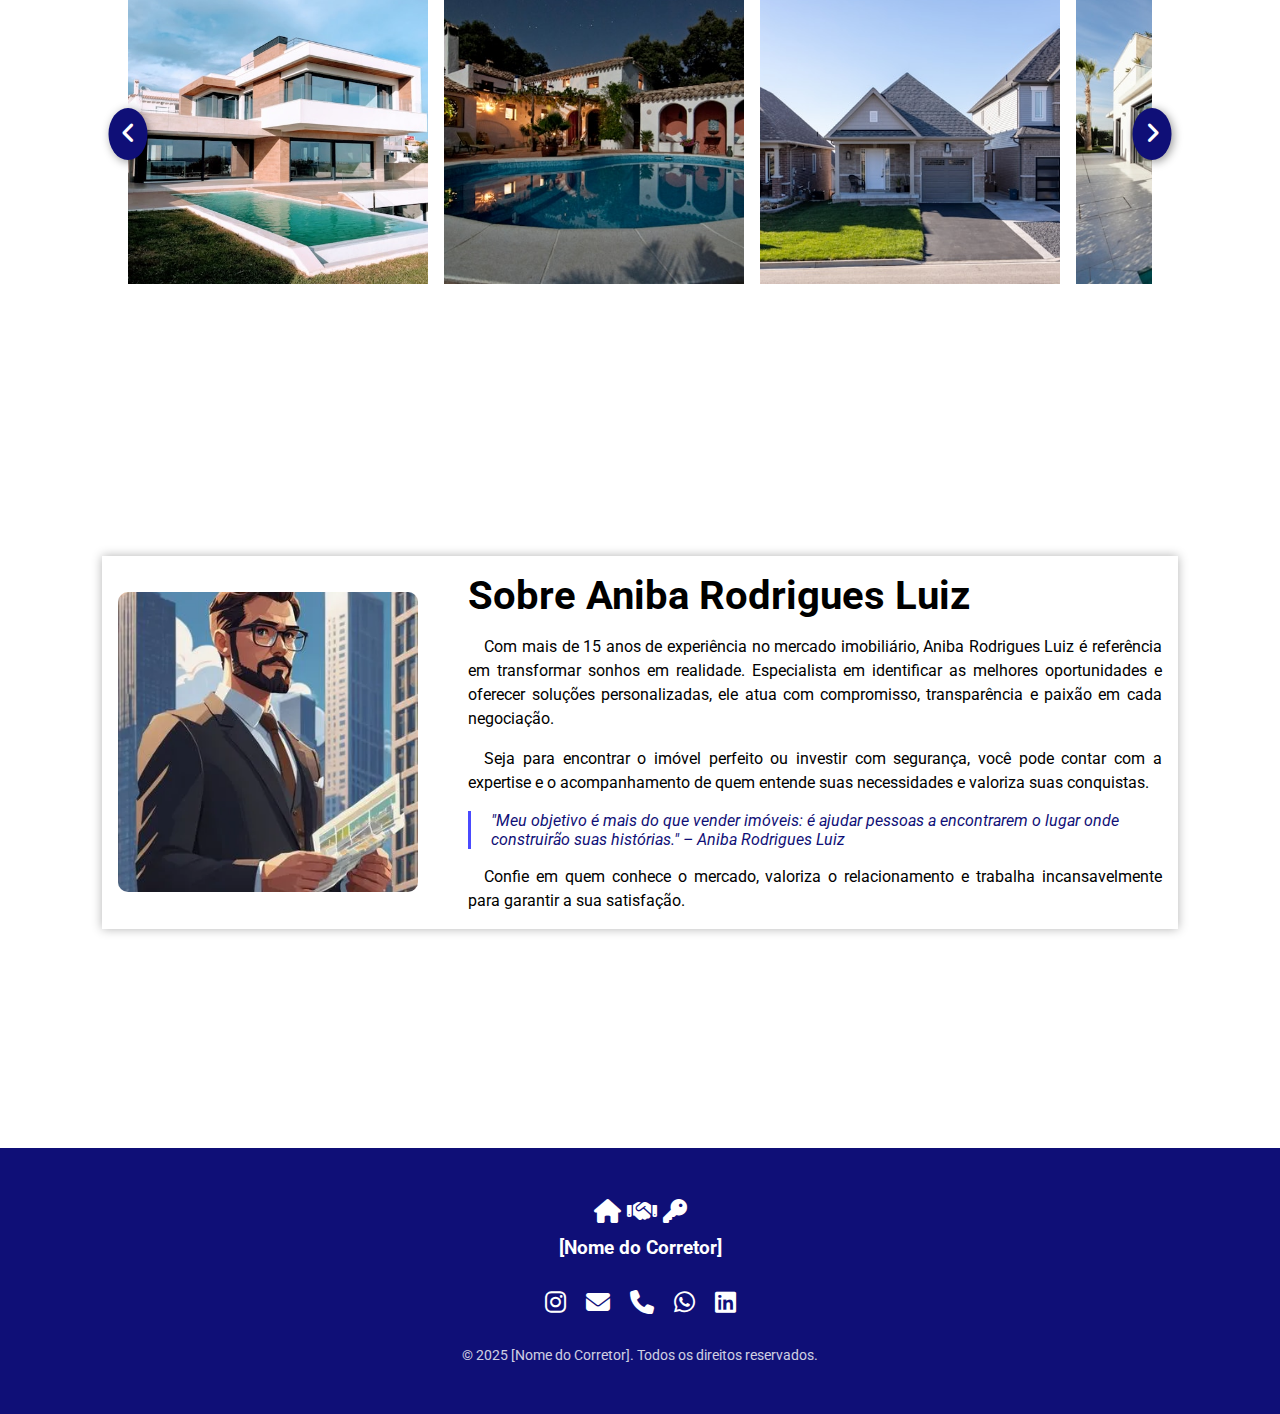
==== commit 0e3e7e89: "Backend integration" ====
--- a/index.html
+++ b/index.html
@@ -1,157 +1,256 @@
-<!DOCTYPE html>
-<html lang="pt">
-<head>
-    <meta charset="UTF-8">
-    <meta name="viewport" content="width=device-width, initial-scale=1.0">
-    <link rel="stylesheet" href="src/styles/style.css">
-    <link rel="stylesheet" href="https://cdnjs.cloudflare.com/ajax/libs/font-awesome/6.7.2/css/all.min.css" integrity="sha512-Evv84Mr4kqVGRNSgIGL/F/aIDqQb7xQ2vcrdIwxfjThSH8CSR7PBEakCr51Ck+w+/U6swU2Im1vVX0SVk9ABhg==" crossorigin="anonymous" referrerpolicy="no-referrer" />
-    <title>Projeto-01</title>
-</head>
-<body onscroll="scrolling()">
-    <header>
-        <nav>
-            <div class="logo-img">
-                <a href="#home">
-                    <i class="fa-solid fa-house"></i>
-                    <i class="fa-solid fa-handshake"></i>
-                    <i class="fa-solid fa-key"></i>
-                </a>
-            </div>
-            <ul class="nav_list">
-                <li class="nav-itens"><a href="#home">Início</a></li>
-                <li class="nav-itens"><a href="#offers">Ofertas</a></li>
-                <li class="nav-itens"><a href="#about">Sobre</a></li>
-                <li class="nav-itens"><a href="#contact">Contatos</a></li>
-            </ul>
-            <button class="nav-bars">
-                <i class="fa-solid fa-bars"></i>
-            </button>
-        </nav>
-    </header>
-    <main>
-        <section id="home">
-            <div id="cta">
-                <h1 id="title">Está pronto para tornar seu sonho em realidade?</h1>
-                <p id="description">Preencha o formulário ao lado e descubra oportunidades imperdíveis que cabem no seu bolso para tornar seus sonhos a sua realidade!</p>
-                <button class="button">Saiba mais</button>
-            </div>
-            <div id="form">
-                <h2>Preencha o formulário abaixo para encontrar oportunidades próximas a você:</h2>
-                <form action="cadastro" autocomplete="on">
-                    <div class="data">
-                        <label for="user">Seu Nome</label>
-                        <input type="text" id="user" autocomplete="name" maxlength="100">
-                    </div>
-                    <div class="data">
-                        <label for="email">Seu Melhor E-mail</label>
-                        <input type="email" name="email" id="email" autocomplete="email" maxlength="50">
-                    </div>
-                    <div class="data">
-                        <label for="phone">Seu Número de Telefone</label>
-                        <input type="tel" name="phone" id="phone" autocomplete="tel" maxlength="20">
-                    </div>
-                    <div class="data">
-                        <input type="submit" value="Envie-me ofertas" class="button">
-                    </div>
-                </form>
-            </div>
-        </section>
-        <section id="offers">
-            <h1>Ofertas Atuais</h1>
-            <article class="wrapper">
-                <i id="left" class="fa-solid fa-angle-left"></i>
-                <ul id="carousel">                    
-                    <li class="card">
-                        <img src="src/assets/imagem01.jpg" alt="Imóvel01" draggable="false">
-                        <div class="card-content">
-                            <h2 class="card-title">Casa no Versalles</h2>
-                            <p class="card-description">Casa com piscina de 1000m quadrados, toda planejada e com arquitetura moderna.</p>
-                        </div>
-                    </li>
-                    <li class="card">
-                        <img src="src/assets/imagem02.jpg" alt="Imóvel02" draggable="false">
-                        <div class="card-content">
-                            <h2 class="card-title">Residência de Luxo - Condomínio Exclusivo</h2>
-                            <p class="card-description">Desfrute de um estilo de vida premium nesta casa de 5 suítes, com sala ampla, home theater e uma piscina com borda infinita. Localizada em um condomínio com segurança 24h e infraestrutura completa de lazer.</p>
-                        </div>
-                    </li>
-                    <li class="card">
-                        <img src="src/assets/imagem03.jpg" alt="Imóvel03" draggable="false">
-                        <div class="card-content">
-                            <h2 class="card-title">Casa Compacta e Funcional - Ideal para Começar</h2>
-                            <p class="card-description">Perfeita para quem busca seu primeiro imóvel! Esta casa possui 2 dormitórios, sala integrada à cozinha e quintal privativo. Localizada em uma região tranquila, com fácil acesso a transporte e serviços.</p>
-                        </div>
-                    </li>
-                    <li class="card">
-                        <img src="src/assets/imagem04.jpg" alt="Imóvel04" draggable="false">
-                        <div class="card-content">
-                            <h2 class="card-title">Casa Moderna com Piscina - Bairro Central</h2>
-                            <p class="card-description">Esta residência incrível combina sofisticação e conforto, com 3 suítes espaçosas, cozinha planejada e uma área gourmet com piscina privativa. Localizada no coração do bairro, perfeita para quem busca comodidade e lazer.</p>
-                        </div>
-                    </li>
-                    <li class="card">
-                        <img src="src/assets/imagem05.jpg" alt="Imóvel05" draggable="false">
-                        <div class="card-content">
-                            <h2 class="card-title">Charmosa Casa de Campo - Refúgio Tranquilo</h2>
-                            <p class="card-description">Rodeada pela natureza, esta casa com 4 quartos é um verdadeiro paraíso. Conta com varanda ampla, lareira aconchegante e um jardim espaçoso para momentos inesquecíveis com a família. Ideal para fugir do agito da cidade.</p>
-                        </div>
-                    </li>
-                    <li class="card">
-                        <img src="src/assets/imagem06.jpg" alt="Imóvel06" draggable="false">
-                        <div class="card-content">
-                            <h2 class="card-title">Casa Clássica com Quintal Amplo - Bairro Familiar</h2>
-                            <p class="card-description">Espaço e conforto definem esta casa de 3 quartos, sala de jantar iluminada e um quintal generoso, perfeito para crianças e pets. Perto de praças e mercados, ideal para quem busca tranquilidade e praticidade.</p>
-                        </div>
-                    </li>
-                </ul>
-                <i id="right" class="fa-solid fa-angle-right"></i>
-            </article>
-        </section>
-        <section id="about">
-            <article id="about-card">
-                <div class="profile">
-                    <img src="src/assets/realter.jpg" alt="Imagem do Corretor">
-                </div>
-                <div class="about__content">
-                    <h1>Sobre <span>[Nome do Corretor]</span></h1>
-                    <p>
-                        Com mais de [X anos] de experiência no mercado imobiliário, [Nome do Corretor] é referência em transformar sonhos em realidade. Especialista em identificar as melhores oportunidades e oferecer soluções personalizadas, ele atua com compromisso, transparência e paixão em cada negociação.
-                    </p>
-                    <p>
-                        Seja para encontrar o imóvel perfeito ou investir com segurança, você pode contar com a expertise e o acompanhamento de quem entende suas necessidades e valoriza suas conquistas.
-                    </p>
-                    <p>
-                        <i>"Meu objetivo é mais do que vender imóveis: é ajudar pessoas a encontrarem o lugar onde construirão suas histórias." – [Nome do Corretor]</i>
-                    </p>
-                    <p>
-                        Confie em quem conhece o mercado, valoriza o relacionamento e trabalha incansavelmente para garantir a sua satisfação.
-                    </p>
-                </div>
-            </article>
-        </section>
-    </main>
-    <footer id="contact">
-        <div class="logo-img">
-            <a href="#home">
-                <i class="fa-solid fa-house"></i>
-                <i class="fa-solid fa-handshake"></i>
-                <i class="fa-solid fa-key"></i>
-            </a>
-            <span><strong>Corretor</strong></span>
-        </div>
-        <section class="contact">
-            <a href="https://www.instagram.com/arthur_looks/" target="_blank"><i class="fa-brands fa-instagram"></i></a>
-            <a href="https://mail.google.com/mail/u/1/#chats?compose=DmwnWrRmVPSpRqkWsrVGFRDznrMtqTVGvrCKbwMDjzGwKHrQSXzXRmVkMscmLdFgRHGVncZKqlPl" target="_blank"><i class="fa-solid fa-envelope"></i></a>
-            <a href="+55(34)99651-7780"><i class="fa-solid fa-phone"></i></a>
-            <a href="+55(34)99651-7780"><i class="fa-brands fa-whatsapp"></i></a>
-            <a href="https://www.linkedin.com/in/arthur-rodrigues-looks-9292922b9/" target="_blank"><i class="fa-brands fa-linkedin"></i></a>
-        </section>
-        <div class="copy">
-            <p>
-                Copyright &copy 2025 ArthurLooks. All Rights Reserved.
-            </p>
-        </div>
-    </footer>
-    <script src="src/javascript/script.js"></script>
-</body>
-</html>+<!doctype html>
+<html lang="pt-BR">
+	<head>
+		<meta charset="UTF-8" />
+		<meta name="viewport" content="width=device-width, initial-scale=1.0" />
+		<meta name="description" content="Encontre a casa dos seus sonhos com as melhores ofertas imobiliárias. Casas, apartamentos e imóveis exclusivos que cabem no seu orçamento." />
+		<meta name="keywords" content="imóveis, casas, apartamentos, corretor, compra de imóveis, venda de imóveis" />
+		<meta name="author" content="Aniba Rodrigues Luiz" />
+		<link rel="stylesheet" href="src/styles/style.css" />
+		<link rel="stylesheet" href="https://cdnjs.cloudflare.com/ajax/libs/font-awesome/6.7.2/css/all.min.css" integrity="sha512-Evv84Mr4kqVGRNSgIGL/F/aIDqQb7xQ2vcrdIwxfjThSH8CSR7PBEakCr51Ck+w+/U6swU2Im1vVX0SVk9ABhg==" crossorigin="anonymous" referrerpolicy="no-referrer" />
+		<title>Imóveis dos Sonhos - Encontre a Casa Perfeita Para Você</title>
+	</head>
+	<body>
+		<header class="header">
+			<nav class="header__nav">
+				<div class="header__logo">
+					<a href="#home" class="header__logo-link" aria-label="Ir para início">
+						<i class="fa-solid fa-house"></i>
+						<i class="fa-solid fa-handshake"></i>
+						<i class="fa-solid fa-key"></i>
+					</a>
+				</div>
+				<ul class="header__menu">
+					<li class="header__menu-item">
+						<a href="#home" class="header__menu-link">Início</a>
+					</li>
+					<li class="header__menu-item">
+						<a href="#offers" class="header__menu-link">Ofertas</a>
+					</li>
+					<li class="header__menu-item">
+						<a href="#about" class="header__menu-link">Sobre</a>
+					</li>
+					<li class="header__menu-item">
+						<a href="#contact" class="header__menu-link">Contatos</a>
+					</li>
+				</ul>
+				<button class="header__mobile-menu" aria-label="Menu">
+					<i class="fa-solid fa-bars"></i>
+				</button>
+			</nav>
+		</header>
+		<main>
+			<a href="https://api.whatsapp.com/send?phone=5534996517780&text=Oi,%20estou%20buscando%20mais%20informa%C3%A7%C3%B5es." class="whatsapp"><i class="fa-brands fa-whatsapp"></i></a>
+			<section class="home" id="home">
+				<div class="home__cta">
+					<h1 class="home__title">
+						Está pronto para tornar seu sonho em realidade?
+					</h1>
+					<p class="home__description">
+						Preencha o formulário ao lado e descubra oportunidades
+						imperdíveis que cabem no seu bolso para tornar seus
+						sonhos a sua realidade!
+					</p>
+					<button class="home__button button">Saiba mais</button>
+				</div>
+
+				<div class="home__form">
+					<h2 class="home__form-title">
+						Preencha o formulário abaixo para encontrar
+						oportunidades próximas a você:
+					</h2>
+					<form class="form" method="POST" autocomplete="on">
+						<div class="form__group">
+							<label class="form__label" for="user">Seu Nome</label>
+							<input class="form__input" type="text" id="user" autocomplete="name" maxlength="100" required />
+						</div>
+						<div class="form__group">
+							<label class="form__label" for="email">Seu Melhor E-mail</label>
+							<input class="form__input" type="email" id="email" autocomplete="email" maxlength="50" required />
+						</div>
+						<div class="form__group">
+							<label class="form__label" for="phone" >Seu Número de Telefone</label>
+							<input class="form__input" type="tel" id="phone" autocomplete="tel" maxlength="20" required />
+						</div>
+						<div class="form__group">
+							<button type="submit" class="form__button button">
+								Envie-me ofertas
+							</button>
+						</div>
+					</form>
+				</div>
+			</section>
+			<section class="offers" id="offers">
+				<h1 class="offers__title">Ofertas Atuais</h1>
+				<div class="carousel">
+					<button class="carousel__button carousel__button--prev" aria-label="Anterior">
+						<i class="fa-solid fa-angle-left"></i>
+					</button>
+
+					<ul class="carousel__container">
+						<li class="carousel__card">
+							<img class="carousel__image" src="src/assets/imagem01.jpg" alt="Casa no Versalles" draggable="false" />
+							<div class="carousel__content">
+								<h2 class="carousel__card-title">
+									Casa no Versalles
+								</h2>
+								<p class="carousel__card-description">
+									Casa com piscina de 1000m quadrados, toda
+									planejada e com arquitetura moderna.
+								</p>
+							</div>
+						</li>
+						<li class="carousel__card">
+							<img class="carousel__image" src="src/assets/imagem02.jpg" alt="Imóvel02" draggable="false" />
+							<div class="carousel__content">
+								<h2 class="carousel__card-title">
+									Residência de Luxo - Condomínio Exclusivo
+								</h2>
+								<p class="carousel__card-description">
+									Desfrute de um estilo de vida premium nesta
+									casa de 5 suítes, com sala ampla, home
+									theater e uma piscina com borda infinita.
+									Localizada em um condomínio com segurança
+									24h e infraestrutura completa de lazer.
+								</p>
+							</div>
+						</li>
+						<li class="carousel__card">
+							<img class="carousel__image" src="src/assets/imagem03.jpg" alt="Imóvel03" draggable="false" />
+							<div class="carousel__content">
+								<h2 class="carousel__card-title">
+									Casa Compacta e Funcional - Ideal para
+									Começar
+								</h2>
+								<p class="carousel__card-description">
+									Perfeita para quem busca seu primeiro
+									imóvel! Esta casa possui 2 dormitórios, sala
+									integrada à cozinha e quintal privativo.
+									Localizada em uma região tranquila, com
+									fácil acesso a transporte e serviços.
+								</p>
+							</div>
+						</li>
+						<li class="carousel__card">
+							<img class="carousel__image" src="src/assets/imagem04.jpg" alt="Imóvel04" draggable="false" />
+							<div class="carousel__content">
+								<h2 class="carousel__card-title">
+									Casa Moderna com Piscina - Bairro Central
+								</h2>
+								<p class="carousel__card-description">
+									Esta residência incrível combina
+									sofisticação e conforto, com 3 suítes
+									espaçosas, cozinha planejada e uma área
+									gourmet com piscina privativa. Localizada no
+									coração do bairro, perfeita para quem busca
+									comodidade e lazer.
+								</p>
+							</div>
+						</li>
+						<li class="carousel__card">
+							<img class="carousel__image" src="src/assets/imagem05.jpg" alt="Imóvel05" draggable="false" />
+							<div class="carousel__content">
+								<h2 class="carousel__card-title">
+									Charmosa Casa de Campo - Refúgio Tranquilo
+								</h2>
+								<p class="carousel__card-description">
+									Rodeada pela natureza, esta casa com 4
+									quartos é um verdadeiro paraíso. Conta com
+									varanda ampla, lareira aconchegante e um
+									jardim espaçoso para momentos inesquecíveis
+									com a família. Ideal para fugir do agito da
+									cidade.
+								</p>
+							</div>
+						</li>
+						<li class="carousel__card">
+							<img class="carousel__image" src="src/assets/imagem06.jpg" alt="Imóvel06" draggable="false" />
+							<div class="carousel__content">
+								<h2 class="carousel__card-title">
+									Casa Clássica com Quintal Amplo - Bairro
+									Familiar
+								</h2>
+								<p class="carousel__card-description">
+									Espaço e conforto definem esta casa de 3
+									quartos, sala de jantar iluminada e um
+									quintal generoso, perfeito para crianças e
+									pets. Perto de praças e mercados, ideal para
+									quem busca tranquilidade e praticidade.
+								</p>
+							</div>
+						</li>
+					</ul>
+
+					<button class="carousel__button carousel__button--next" aria-label="Próximo">
+						<i class="fa-solid fa-angle-right"></i>
+					</button>
+				</div>
+			</section>
+			<section class="about" id="about">
+				<article class="about__card">
+					<div class="about__profile">
+						<img class="about__image" src="src/assets/realter.jpg" alt="Foto do Corretor Aniba Rodrigues Luiz" />
+					</div>
+					<div class="about__content">
+						<h1 class="about__title">
+							Sobre
+							<span class="about__name">Aniba Rodrigues Luiz</span>
+						</h1>
+						<p class="about__text">
+							Com mais de 15 anos de experiência no mercado
+							imobiliário, Aniba Rodrigues Luiz é referência em
+							transformar sonhos em realidade. Especialista em
+							identificar as melhores oportunidades e oferecer
+							soluções personalizadas, ele atua com compromisso,
+							transparência e paixão em cada negociação.
+						</p>
+						<p class="about__text">
+							Seja para encontrar o imóvel perfeito ou investir
+							com segurança, você pode contar com a expertise e o
+							acompanhamento de quem entende suas necessidades e
+							valoriza suas conquistas.
+						</p>
+						<p class="about__quote">
+							"Meu objetivo é mais do que vender imóveis: é ajudar
+							pessoas a encontrarem o lugar onde construirão suas
+							histórias." – Aniba Rodrigues Luiz
+						</p>
+						<p class="about__text">
+							Confie em quem conhece o mercado, valoriza o
+							relacionamento e trabalha incansavelmente para
+							garantir a sua satisfação.
+						</p>
+					</div>
+				</article>
+			</section>
+				
+		</main>
+		<footer class="footer" id="contact">
+			<div class="footer__logo">
+				<a href="#home" class="footer__logo-link" aria-label="Ir para início">
+					<i class="fa-solid fa-house"></i>
+					<i class="fa-solid fa-handshake"></i>
+					<i class="fa-solid fa-key"></i>
+				</a>
+				<span class="footer__brand"><strong>[Nome do Corretor]</strong></span>
+			</div>
+
+			<section class="footer__social">
+				<a href="https://www.instagram.com/arthur_looks/" class="footer__social-link" target="_blank" rel="noopener" aria-label="Instagram"><i class="fa-brands fa-instagram"></i></a>
+				<a href="mailto:seuemail@exemplo.com" class="footer__social-link" aria-label="Email" ><i class="fa-solid fa-envelope"></i></a>
+				<a href="tel:+5534996517780" class="footer__social-link" aria-label="Telefone"><i class="fa-solid fa-phone"></i></a>
+				<a href="https://wa.me/5534996517780" class="footer__social-link" target="_blank" rel="noopener" aria-label="WhatsApp"><i class="fa-brands fa-whatsapp"></i></a>
+				<a href="https://www.linkedin.com/in/arthur-rodrigues-looks-9292922b9/" class="footer__social-link" target="_blank" rel="noopener" aria-label="LinkedIn"><i class="fa-brands fa-linkedin"></i></a>
+			</section>
+
+			<div class="footer__copyright">
+				<p>
+					&copy; 2025 [Nome do Corretor]. Todos os direitos
+					reservados.
+				</p>
+			</div>
+		</footer>
+		<script src="src/javascript/interactions.js" defer></script>
+		<script src="src/javascript/api.js" defer></script>
+	</body>
+</html>
--- a/src/styles/style.css
+++ b/src/styles/style.css
@@ -1,25 +1,56 @@
 @charset "UTF-8";
-@import url('https://fonts.googleapis.com/css2?family=Roboto:ital,wght@0,100;0,300;0,400;0,500;0,700;0,900;1,100;1,300;1,400;1,500;1,700;1,900&display=swap');
+@import url("https://fonts.googleapis.com/css2?family=Roboto:wght@300;400;500;700&display=swap");
 @import url("header.css");
 @import url("home.css");
 @import url("offers.css");
 @import url("about.css");
-@import url('footer.css');
+@import url("footer.css");
 
-*{
-    font-family: "Roboto", serif;
-    margin: 0px;
-    padding: 0px;
-    list-style-type: none
+* {
+  margin: 0;
+  padding: 0;
+  box-sizing: border-box;
+  font-family: "Roboto", sans-serif;
 }
-:root{
-    --color-neutral_0: white;
-    --color-neutral_1: black;
 
-    --color-primal_0: #4a4aff;
-    --color-primal_1: #0f0f77;
-    --color-primal_2: rgba(0, 0, 0, 0.3);
+:root {
+  --color-neutral_0: #ffffff;
+  --color-neutral_1: #000000;
+
+  --color-primal_0: #4a4aff;
+  --color-primal_1: #0f0f77;
+  --color-primal_2: rgba(0, 0, 0, 0.3);
+
+  --color-whatsapp: #4DAF4A;
 }
-html{
-    scroll-behavior: smooth;
+
+html {
+  scroll-behavior: smooth;
+}
+
+ul {
+  list-style: none;
+}
+
+.button {
+  border: none;
+  border-radius: 4px;
+  transition: all 0.3s ease;
+}
+
+.whatsapp{
+  background-color: var(--color-whatsapp);
+  color: var(--color-neutral_0);
+  text-decoration: none;
+  font-size: 2rem;
+  width: 60px;
+  height: 60px;
+  border-radius: 100%;
+  display: flex;
+  justify-content: center;
+  align-items: center;
+  position: fixed;
+  bottom: 5dvh;
+  right: 5dvh;
+  z-index: 5;
 }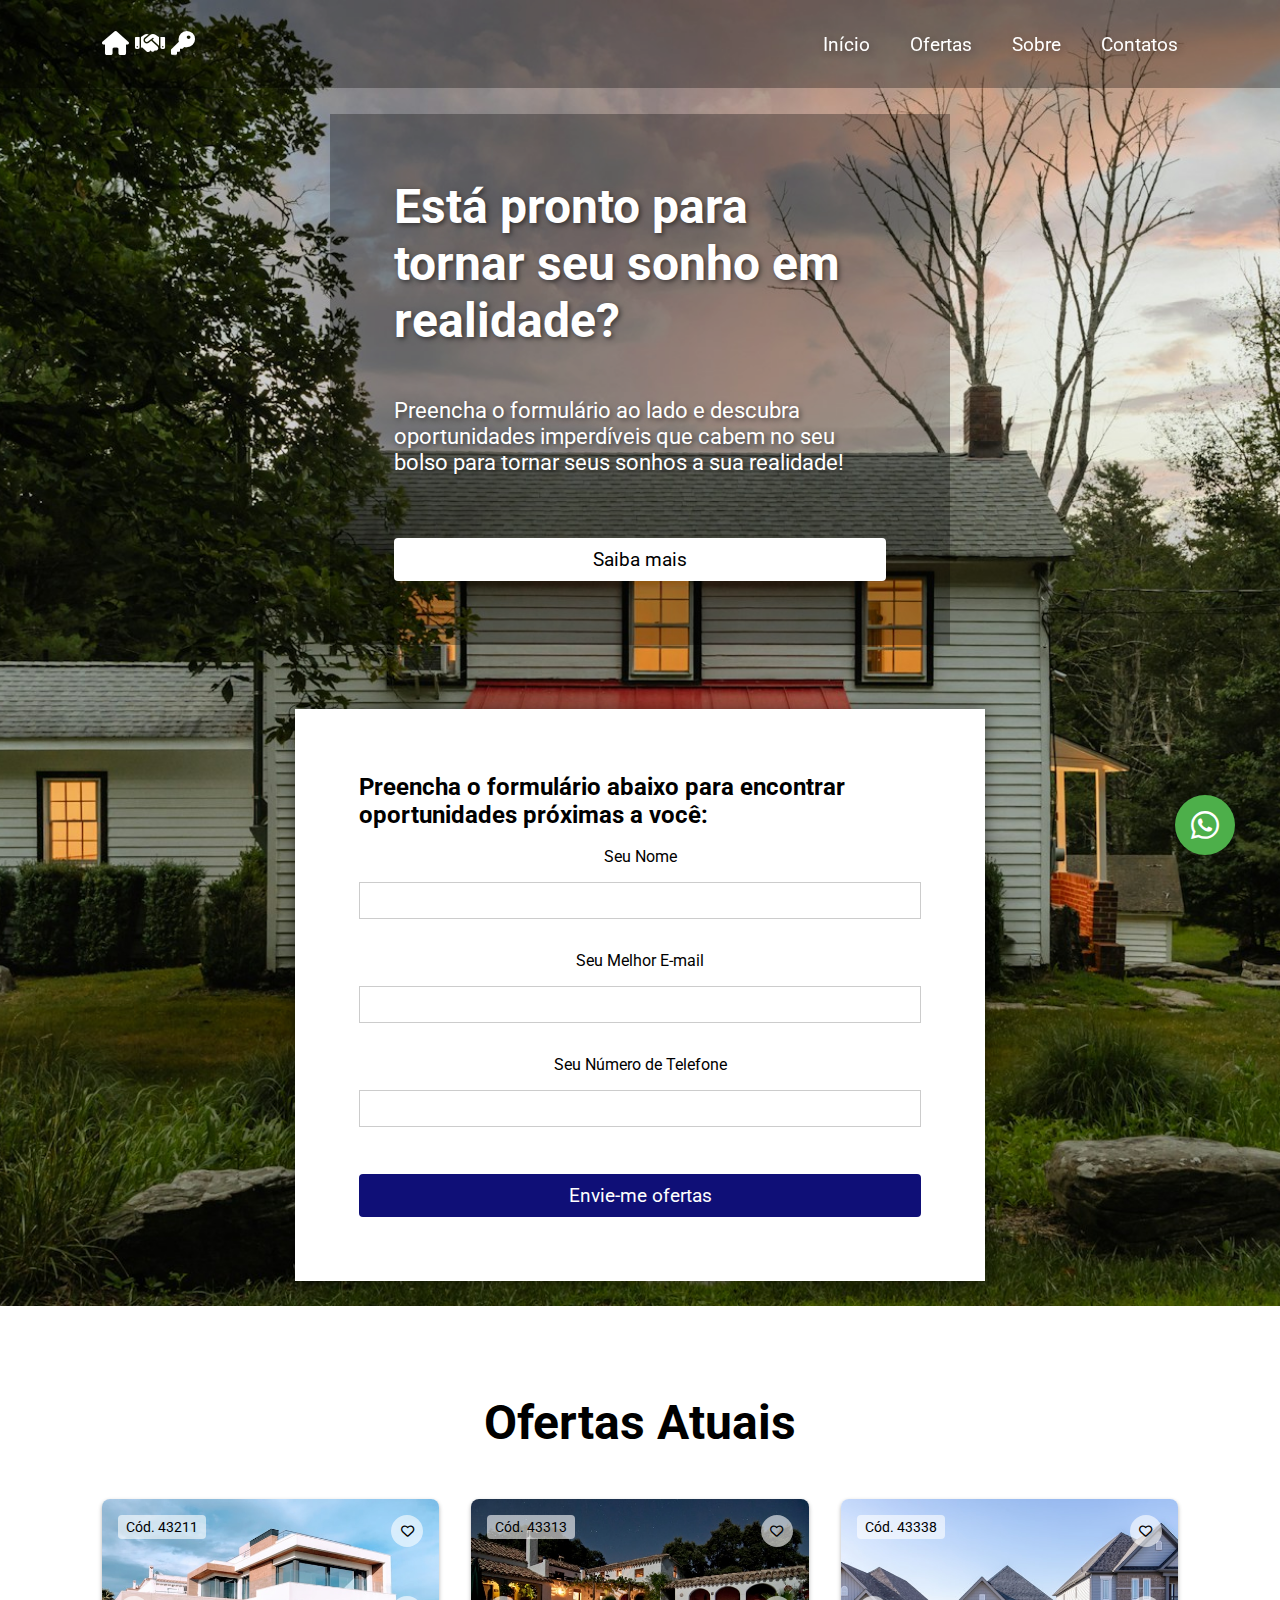
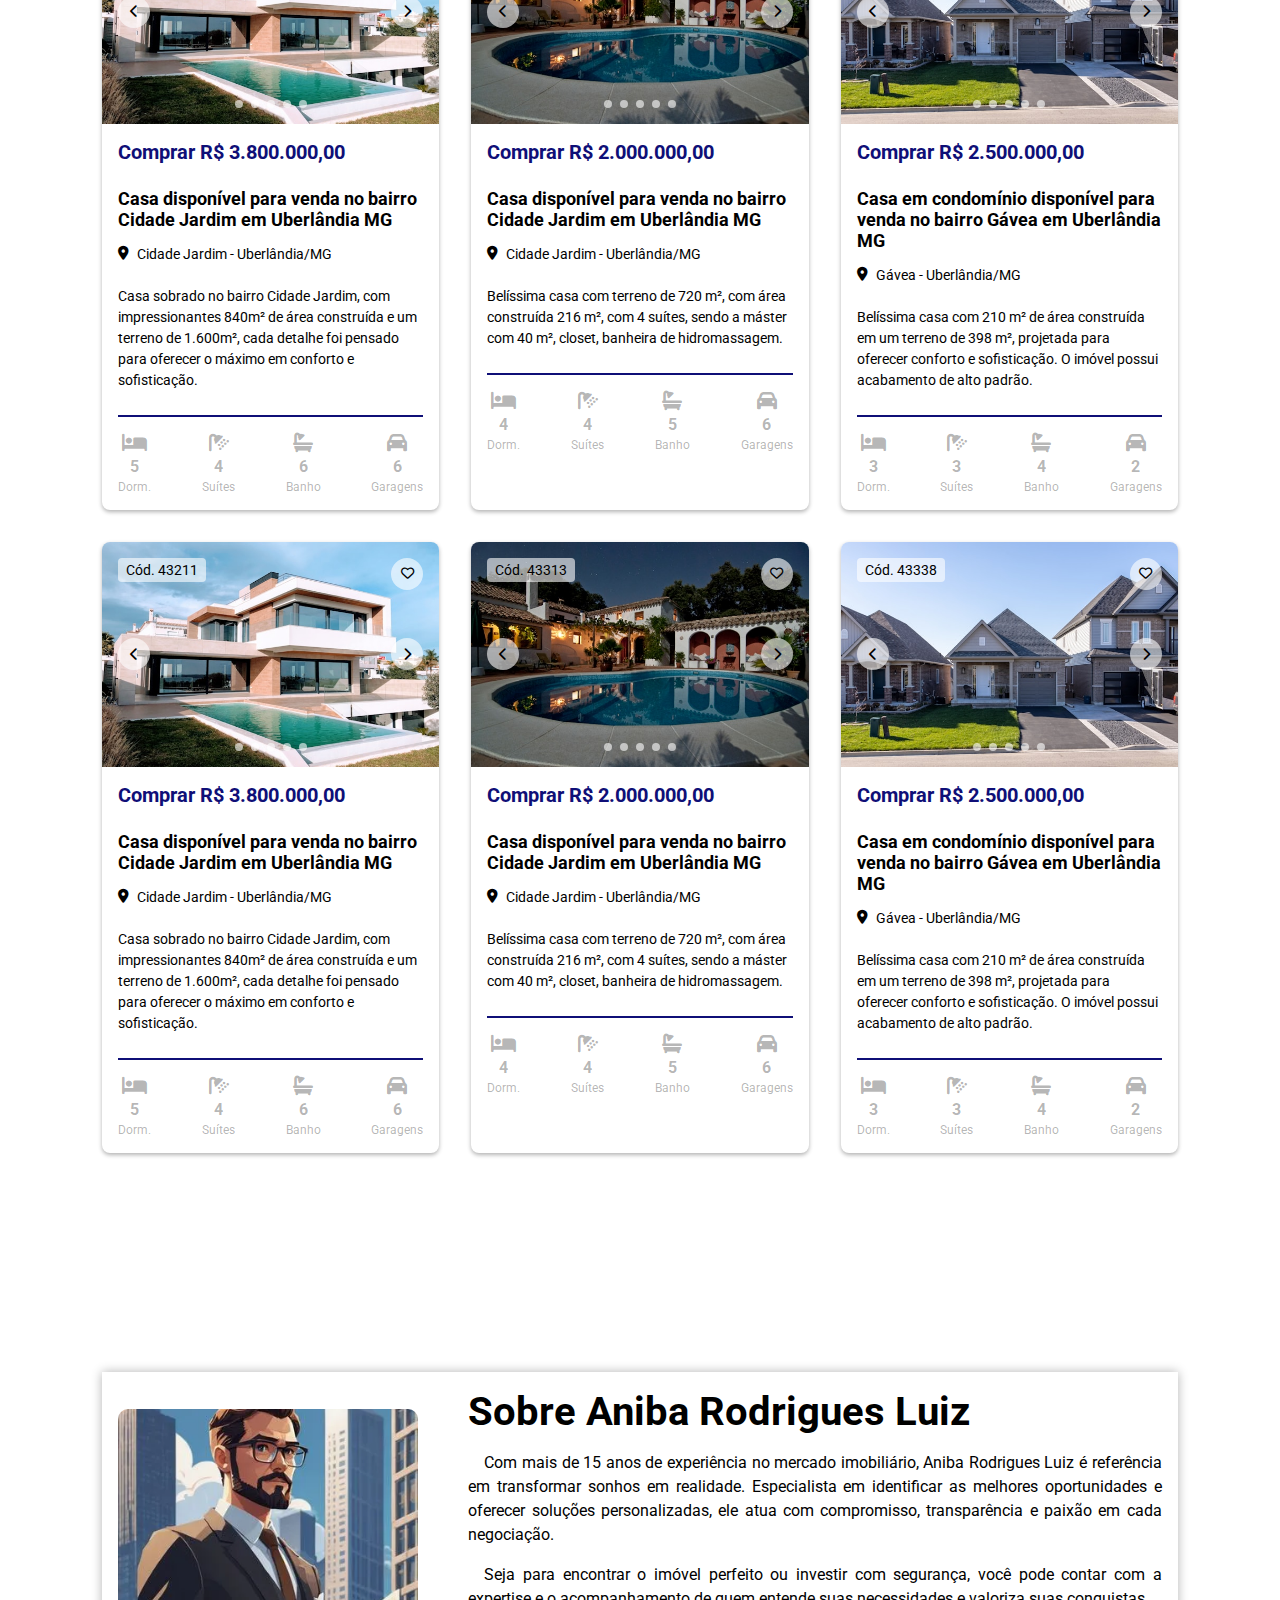
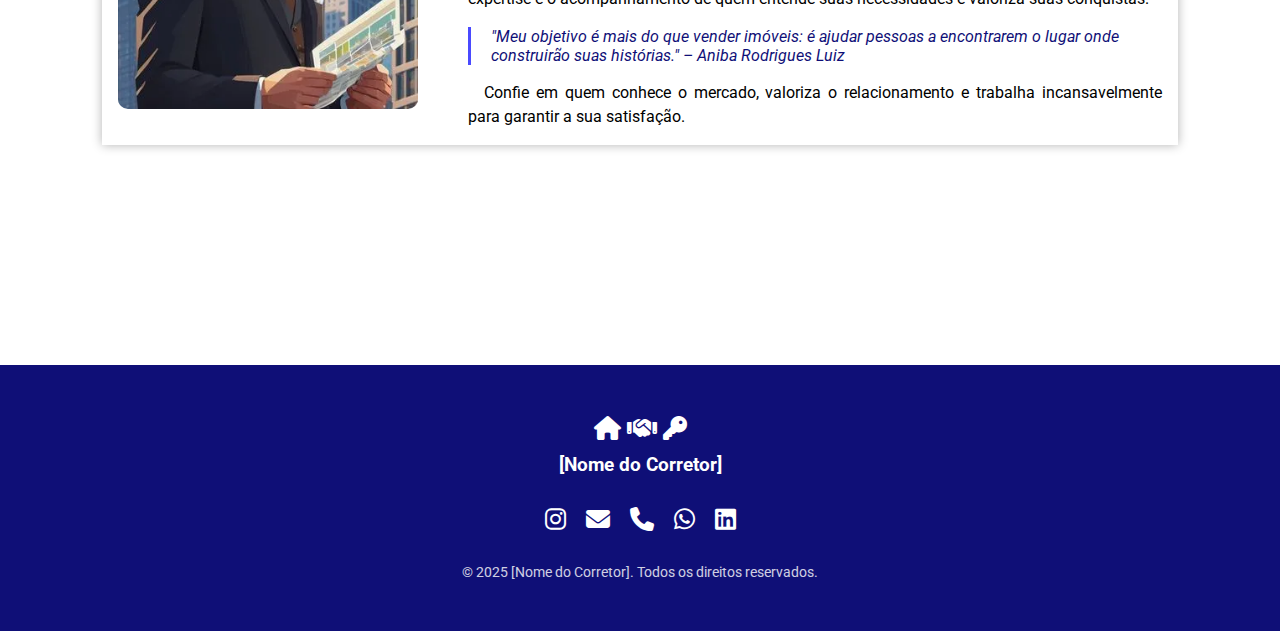
==== commit 5fb57911: "Big patch update" ====
--- a/index.html
+++ b/index.html
@@ -51,7 +51,7 @@
 						imperdíveis que cabem no seu bolso para tornar seus
 						sonhos a sua realidade!
 					</p>
-					<button class="home__button button">Saiba mais</button>
+					<button class="home__button button"><a href="https://api.whatsapp.com/send?phone=5534996517780&text=Oi,%20estou%20buscando%20mais%20informa%C3%A7%C3%B5es.">Saiba mais</a></button>
 				</div>
 
 				<div class="home__form">
@@ -62,15 +62,15 @@
 					<form class="form" method="POST" autocomplete="on">
 						<div class="form__group">
 							<label class="form__label" for="user">Seu Nome</label>
-							<input class="form__input" type="text" id="user" autocomplete="name" maxlength="100" required />
+							<input class="form__input" type="text" id="user" name="user" autocomplete="name" maxlength="100" required />
 						</div>
 						<div class="form__group">
 							<label class="form__label" for="email">Seu Melhor E-mail</label>
-							<input class="form__input" type="email" id="email" autocomplete="email" maxlength="50" required />
+							<input class="form__input" type="email" id="email" name="email" autocomplete="email" maxlength="50" required />
 						</div>
 						<div class="form__group">
 							<label class="form__label" for="phone" >Seu Número de Telefone</label>
-							<input class="form__input" type="tel" id="phone" autocomplete="tel" maxlength="20" required />
+							<input class="form__input" type="tel" id="phone" name="phone" autocomplete="tel" maxlength="20" required />
 						</div>
 						<div class="form__group">
 							<button type="submit" class="form__button button">
@@ -82,108 +82,342 @@
 			</section>
 			<section class="offers" id="offers">
 				<h1 class="offers__title">Ofertas Atuais</h1>
-				<div class="carousel">
-					<button class="carousel__button carousel__button--prev" aria-label="Anterior">
-						<i class="fa-solid fa-angle-left"></i>
-					</button>
-
-					<ul class="carousel__container">
-						<li class="carousel__card">
-							<img class="carousel__image" src="src/assets/imagem01.jpg" alt="Casa no Versalles" draggable="false" />
-							<div class="carousel__content">
-								<h2 class="carousel__card-title">
-									Casa no Versalles
-								</h2>
-								<p class="carousel__card-description">
-									Casa com piscina de 1000m quadrados, toda
-									planejada e com arquitetura moderna.
-								</p>
-							</div>
-						</li>
-						<li class="carousel__card">
-							<img class="carousel__image" src="src/assets/imagem02.jpg" alt="Imóvel02" draggable="false" />
-							<div class="carousel__content">
-								<h2 class="carousel__card-title">
-									Residência de Luxo - Condomínio Exclusivo
-								</h2>
-								<p class="carousel__card-description">
-									Desfrute de um estilo de vida premium nesta
-									casa de 5 suítes, com sala ampla, home
-									theater e uma piscina com borda infinita.
-									Localizada em um condomínio com segurança
-									24h e infraestrutura completa de lazer.
-								</p>
-							</div>
-						</li>
-						<li class="carousel__card">
-							<img class="carousel__image" src="src/assets/imagem03.jpg" alt="Imóvel03" draggable="false" />
-							<div class="carousel__content">
-								<h2 class="carousel__card-title">
-									Casa Compacta e Funcional - Ideal para
-									Começar
-								</h2>
-								<p class="carousel__card-description">
-									Perfeita para quem busca seu primeiro
-									imóvel! Esta casa possui 2 dormitórios, sala
-									integrada à cozinha e quintal privativo.
-									Localizada em uma região tranquila, com
-									fácil acesso a transporte e serviços.
-								</p>
-							</div>
-						</li>
-						<li class="carousel__card">
-							<img class="carousel__image" src="src/assets/imagem04.jpg" alt="Imóvel04" draggable="false" />
-							<div class="carousel__content">
-								<h2 class="carousel__card-title">
-									Casa Moderna com Piscina - Bairro Central
-								</h2>
-								<p class="carousel__card-description">
-									Esta residência incrível combina
-									sofisticação e conforto, com 3 suítes
-									espaçosas, cozinha planejada e uma área
-									gourmet com piscina privativa. Localizada no
-									coração do bairro, perfeita para quem busca
-									comodidade e lazer.
-								</p>
-							</div>
-						</li>
-						<li class="carousel__card">
-							<img class="carousel__image" src="src/assets/imagem05.jpg" alt="Imóvel05" draggable="false" />
-							<div class="carousel__content">
-								<h2 class="carousel__card-title">
-									Charmosa Casa de Campo - Refúgio Tranquilo
-								</h2>
-								<p class="carousel__card-description">
-									Rodeada pela natureza, esta casa com 4
-									quartos é um verdadeiro paraíso. Conta com
-									varanda ampla, lareira aconchegante e um
-									jardim espaçoso para momentos inesquecíveis
-									com a família. Ideal para fugir do agito da
-									cidade.
-								</p>
-							</div>
-						</li>
-						<li class="carousel__card">
-							<img class="carousel__image" src="src/assets/imagem06.jpg" alt="Imóvel06" draggable="false" />
-							<div class="carousel__content">
-								<h2 class="carousel__card-title">
-									Casa Clássica com Quintal Amplo - Bairro
-									Familiar
-								</h2>
-								<p class="carousel__card-description">
-									Espaço e conforto definem esta casa de 3
-									quartos, sala de jantar iluminada e um
-									quintal generoso, perfeito para crianças e
-									pets. Perto de praças e mercados, ideal para
-									quem busca tranquilidade e praticidade.
-								</p>
-							</div>
-						</li>
-					</ul>
-
-					<button class="carousel__button carousel__button--next" aria-label="Próximo">
-						<i class="fa-solid fa-angle-right"></i>
-					</button>
+				<div class="offers__grid">
+					<article class="property-card">
+						<div class="property-card__image-container">
+							<span class="property-card__code">Cód. 43211</span>
+							<button class="property-card__favorite" aria-label="Adicionar aos favoritos">
+								<i class="fa-regular fa-heart"></i>
+							</button>
+							<div class="property-card__gallery">
+								<button class="property-card__gallery-nav property-card__gallery-nav__prev" aria-label="Foto anterior">
+									<i class="fa-solid fa-chevron-left"></i>
+								</button>
+								<img src="src/assets/imagem01.jpg" alt="Casa disponível para venda no bairro Cidade Jardim" class="property-card__image">
+								<button class="property-card__gallery-nav property-card__gallery-nav__next" aria-label="Próxima foto">
+									<i class="fa-solid fa-chevron-right"></i>
+								</button>
+								<div class="property-card__gallery-dots">
+									<span class="property-card__gallery-dot property-card__gallery-dot--active"></span>
+									<span class="property-card__gallery-dot"></span>
+									<span class="property-card__gallery-dot"></span>
+									<span class="property-card__gallery-dot"></span>
+									<span class="property-card__gallery-dot"></span>
+								</div>
+							</div>
+						</div>
+						<div class="property-card__content">
+							<div class="property-card__price">Comprar R$ 3.800.000,00</div>
+							<h3 class="property-card__title">Casa disponível para venda no bairro Cidade Jardim em Uberlândia MG</h3>
+							<div class="property-card__location">
+								<i class="fa-solid fa-location-dot"></i>
+								<span>Cidade Jardim - Uberlândia/MG</span>
+							</div>
+							<p class="property-card__description">Casa sobrado no bairro Cidade Jardim, com impressionantes 840m² de área construída e um terreno de 1.600m², cada detalhe foi pensado para oferecer o máximo em conforto e sofisticação.</p>
+							<div class="property-card__features">
+								<div class="property-card__feature">
+									<i class="fa-solid fa-bed"></i>
+									<span>5</span>
+									<small>Dorm.</small>
+								</div>
+								<div class="property-card__feature">
+									<i class="fa-solid fa-shower"></i>
+									<span>4</span>
+									<small>Suítes</small>
+								</div>
+								<div class="property-card__feature">
+									<i class="fa-solid fa-bath"></i>
+									<span>6</span>
+									<small>Banho</small>
+								</div>
+								<div class="property-card__feature">
+									<i class="fa-solid fa-car"></i>
+									<span>6</span>
+									<small>Garagens</small>
+								</div>
+							</div>
+						</div>
+					</article>
+
+					<article class="property-card">
+						<div class="property-card__image-container">
+							<span class="property-card__code">Cód. 43313</span>
+							<button class="property-card__favorite" aria-label="Adicionar aos favoritos">
+								<i class="fa-regular fa-heart"></i>
+							</button>
+							<div class="property-card__gallery">
+								<button class="property-card__gallery-nav property-card__gallery-nav__prev" aria-label="Foto anterior">
+									<i class="fa-solid fa-chevron-left"></i>
+								</button>
+								<img src="src/assets/imagem02.jpg" alt="Casa disponível para venda no bairro Cidade Jardim" class="property-card__image">
+								<button class="property-card__gallery-nav property-card__gallery-nav__next" aria-label="Próxima foto">
+									<i class="fa-solid fa-chevron-right"></i>
+								</button>
+								<div class="property-card__gallery-dots">
+									<span class="property-card__gallery-dot property-card__gallery-dot--active"></span>
+									<span class="property-card__gallery-dot"></span>
+									<span class="property-card__gallery-dot"></span>
+									<span class="property-card__gallery-dot"></span>
+									<span class="property-card__gallery-dot"></span>
+								</div>
+							</div>
+						</div>
+						<div class="property-card__content">
+							<div class="property-card__price">Comprar R$ 2.000.000,00</div>
+							<h3 class="property-card__title">Casa disponível para venda no bairro Cidade Jardim em Uberlândia MG</h3>
+							<div class="property-card__location">
+								<i class="fa-solid fa-location-dot"></i>
+								<span>Cidade Jardim - Uberlândia/MG</span>
+							</div>
+							<p class="property-card__description">Belíssima casa com terreno de 720 m², com área construída 216 m², com 4 suítes, sendo a máster com 40 m², closet, banheira de hidromassagem.</p>
+							<div class="property-card__features">
+								<div class="property-card__feature">
+									<i class="fa-solid fa-bed"></i>
+									<span>4</span>
+									<small>Dorm.</small>
+								</div>
+								<div class="property-card__feature">
+									<i class="fa-solid fa-shower"></i>
+									<span>4</span>
+									<small>Suítes</small>
+								</div>
+								<div class="property-card__feature">
+									<i class="fa-solid fa-bath"></i>
+									<span>5</span>
+									<small>Banho</small>
+								</div>
+								<div class="property-card__feature">
+									<i class="fa-solid fa-car"></i>
+									<span>6</span>
+									<small>Garagens</small>
+								</div>
+							</div>
+						</div>
+					</article>
+
+					<article class="property-card">
+						<div class="property-card__image-container">
+							<span class="property-card__code">Cód. 43338</span>
+							<button class="property-card__favorite" aria-label="Adicionar aos favoritos">
+								<i class="fa-regular fa-heart"></i>
+							</button>
+							<div class="property-card__gallery">
+								<button class="property-card__gallery-nav property-card__gallery-nav__prev" aria-label="Foto anterior">
+									<i class="fa-solid fa-chevron-left"></i>
+								</button>
+								<img src="src/assets/imagem03.jpg" alt="Casa em condomínio disponível para venda no bairro Gávea" class="property-card__image">
+								<button class="property-card__gallery-nav property-card__gallery-nav__next" aria-label="Próxima foto">
+									<i class="fa-solid fa-chevron-right"></i>
+								</button>
+								<div class="property-card__gallery-dots">
+									<span class="property-card__gallery-dot property-card__gallery-dot--active"></span>
+									<span class="property-card__gallery-dot"></span>
+									<span class="property-card__gallery-dot"></span>
+									<span class="property-card__gallery-dot"></span>
+									<span class="property-card__gallery-dot"></span>
+								</div>
+							</div>
+						</div>
+						<div class="property-card__content">
+							<div class="property-card__price">Comprar R$ 2.500.000,00</div>
+							<h3 class="property-card__title">Casa em condomínio disponível para venda no bairro Gávea em Uberlândia MG</h3>
+							<div class="property-card__location">
+								<i class="fa-solid fa-location-dot"></i>
+								<span>Gávea - Uberlândia/MG</span>
+							</div>
+							<p class="property-card__description">Belíssima casa com 210 m² de área construída em um terreno de 398 m², projetada para oferecer conforto e sofisticação. O imóvel possui acabamento de alto padrão.</p>
+							<div class="property-card__features">
+								<div class="property-card__feature">
+									<i class="fa-solid fa-bed"></i>
+									<span>3</span>
+									<small>Dorm.</small>
+								</div>
+								<div class="property-card__feature">
+									<i class="fa-solid fa-shower"></i>
+									<span>3</span>
+									<small>Suítes</small>
+								</div>
+								<div class="property-card__feature">
+									<i class="fa-solid fa-bath"></i>
+									<span>4</span>
+									<small>Banho</small>
+								</div>
+								<div class="property-card__feature">
+									<i class="fa-solid fa-car"></i>
+									<span>2</span>
+									<small>Garagens</small>
+								</div>
+							</div>
+						</div>
+					</article>
+
+					<article class="property-card">
+						<div class="property-card__image-container">
+							<span class="property-card__code">Cód. 43211</span>
+							<button class="property-card__favorite" aria-label="Adicionar aos favoritos">
+								<i class="fa-regular fa-heart"></i>
+							</button>
+							<div class="property-card__gallery">
+								<button class="property-card__gallery-nav property-card__gallery-nav__prev" aria-label="Foto anterior">
+									<i class="fa-solid fa-chevron-left"></i>
+								</button>
+								<img src="src/assets/imagem01.jpg" alt="Casa disponível para venda no bairro Cidade Jardim" class="property-card__image">
+								<button class="property-card__gallery-nav property-card__gallery-nav__next" aria-label="Próxima foto">
+									<i class="fa-solid fa-chevron-right"></i>
+								</button>
+								<div class="property-card__gallery-dots">
+									<span class="property-card__gallery-dot property-card__gallery-dot--active"></span>
+									<span class="property-card__gallery-dot"></span>
+									<span class="property-card__gallery-dot"></span>
+									<span class="property-card__gallery-dot"></span>
+									<span class="property-card__gallery-dot"></span>
+								</div>
+							</div>
+						</div>
+						<div class="property-card__content">
+							<div class="property-card__price">Comprar R$ 3.800.000,00</div>
+							<h3 class="property-card__title">Casa disponível para venda no bairro Cidade Jardim em Uberlândia MG</h3>
+							<div class="property-card__location">
+								<i class="fa-solid fa-location-dot"></i>
+								<span>Cidade Jardim - Uberlândia/MG</span>
+							</div>
+							<p class="property-card__description">Casa sobrado no bairro Cidade Jardim, com impressionantes 840m² de área construída e um terreno de 1.600m², cada detalhe foi pensado para oferecer o máximo em conforto e sofisticação.</p>
+							<div class="property-card__features">
+								<div class="property-card__feature">
+									<i class="fa-solid fa-bed"></i>
+									<span>5</span>
+									<small>Dorm.</small>
+								</div>
+								<div class="property-card__feature">
+									<i class="fa-solid fa-shower"></i>
+									<span>4</span>
+									<small>Suítes</small>
+								</div>
+								<div class="property-card__feature">
+									<i class="fa-solid fa-bath"></i>
+									<span>6</span>
+									<small>Banho</small>
+								</div>
+								<div class="property-card__feature">
+									<i class="fa-solid fa-car"></i>
+									<span>6</span>
+									<small>Garagens</small>
+								</div>
+							</div>
+						</div>
+					</article>
+
+					<article class="property-card">
+						<div class="property-card__image-container">
+							<span class="property-card__code">Cód. 43313</span>
+							<button class="property-card__favorite" aria-label="Adicionar aos favoritos">
+								<i class="fa-regular fa-heart"></i>
+							</button>
+							<div class="property-card__gallery">
+								<button class="property-card__gallery-nav property-card__gallery-nav__prev" aria-label="Foto anterior">
+									<i class="fa-solid fa-chevron-left"></i>
+								</button>
+								<img src="src/assets/imagem02.jpg" alt="Casa disponível para venda no bairro Cidade Jardim" class="property-card__image">
+								<button class="property-card__gallery-nav property-card__gallery-nav__next" aria-label="Próxima foto">
+									<i class="fa-solid fa-chevron-right"></i>
+								</button>
+								<div class="property-card__gallery-dots">
+									<span class="property-card__gallery-dot property-card__gallery-dot--active"></span>
+									<span class="property-card__gallery-dot"></span>
+									<span class="property-card__gallery-dot"></span>
+									<span class="property-card__gallery-dot"></span>
+									<span class="property-card__gallery-dot"></span>
+								</div>
+							</div>
+						</div>
+						<div class="property-card__content">
+							<div class="property-card__price">Comprar R$ 2.000.000,00</div>
+							<h3 class="property-card__title">Casa disponível para venda no bairro Cidade Jardim em Uberlândia MG</h3>
+							<div class="property-card__location">
+								<i class="fa-solid fa-location-dot"></i>
+								<span>Cidade Jardim - Uberlândia/MG</span>
+							</div>
+							<p class="property-card__description">Belíssima casa com terreno de 720 m², com área construída 216 m², com 4 suítes, sendo a máster com 40 m², closet, banheira de hidromassagem.</p>
+							<div class="property-card__features">
+								<div class="property-card__feature">
+									<i class="fa-solid fa-bed"></i>
+									<span>4</span>
+									<small>Dorm.</small>
+								</div>
+								<div class="property-card__feature">
+									<i class="fa-solid fa-shower"></i>
+									<span>4</span>
+									<small>Suítes</small>
+								</div>
+								<div class="property-card__feature">
+									<i class="fa-solid fa-bath"></i>
+									<span>5</span>
+									<small>Banho</small>
+								</div>
+								<div class="property-card__feature">
+									<i class="fa-solid fa-car"></i>
+									<span>6</span>
+									<small>Garagens</small>
+								</div>
+							</div>
+						</div>
+					</article>
+
+					<article class="property-card">
+						<div class="property-card__image-container">
+							<span class="property-card__code">Cód. 43338</span>
+							<button class="property-card__favorite" aria-label="Adicionar aos favoritos">
+								<i class="fa-regular fa-heart"></i>
+							</button>
+							<div class="property-card__gallery">
+								<button class="property-card__gallery-nav property-card__gallery-nav__prev" aria-label="Foto anterior">
+									<i class="fa-solid fa-chevron-left"></i>
+								</button>
+								<img src="src/assets/imagem03.jpg" alt="Casa em condomínio disponível para venda no bairro Gávea" class="property-card__image">
+								<button class="property-card__gallery-nav property-card__gallery-nav__next" aria-label="Próxima foto">
+									<i class="fa-solid fa-chevron-right"></i>
+								</button>
+								<div class="property-card__gallery-dots">
+									<span class="property-card__gallery-dot property-card__gallery-dot--active"></span>
+									<span class="property-card__gallery-dot"></span>
+									<span class="property-card__gallery-dot"></span>
+									<span class="property-card__gallery-dot"></span>
+									<span class="property-card__gallery-dot"></span>
+								</div>
+							</div>
+						</div>
+						<div class="property-card__content">
+							<div class="property-card__price">Comprar R$ 2.500.000,00</div>
+							<h3 class="property-card__title">Casa em condomínio disponível para venda no bairro Gávea em Uberlândia MG</h3>
+							<div class="property-card__location">
+								<i class="fa-solid fa-location-dot"></i>
+								<span>Gávea - Uberlândia/MG</span>
+							</div>
+							<p class="property-card__description">Belíssima casa com 210 m² de área construída em um terreno de 398 m², projetada para oferecer conforto e sofisticação. O imóvel possui acabamento de alto padrão.</p>
+							<div class="property-card__features">
+								<div class="property-card__feature">
+									<i class="fa-solid fa-bed"></i>
+									<span>3</span>
+									<small>Dorm.</small>
+								</div>
+								<div class="property-card__feature">
+									<i class="fa-solid fa-shower"></i>
+									<span>3</span>
+									<small>Suítes</small>
+								</div>
+								<div class="property-card__feature">
+									<i class="fa-solid fa-bath"></i>
+									<span>4</span>
+									<small>Banho</small>
+								</div>
+								<div class="property-card__feature">
+									<i class="fa-solid fa-car"></i>
+									<span>2</span>
+									<small>Garagens</small>
+								</div>
+							</div>
+						</div>
+					</article>
 				</div>
 			</section>
 			<section class="about" id="about">
@@ -251,6 +485,6 @@
 			</div>
 		</footer>
 		<script src="src/javascript/interactions.js" defer></script>
-		<script src="src/javascript/api.js" defer></script>
+		<script src="src/javascript/fetch-api.js" defer></script>
 	</body>
 </html>
--- a/src/styles/style.css
+++ b/src/styles/style.css
@@ -16,6 +16,7 @@
 :root {
   --color-neutral_0: #ffffff;
   --color-neutral_1: #000000;
+  --color-neutral_2: rgba(255, 255, 255, 0.6);
 
   --color-primal_0: #4a4aff;
   --color-primal_1: #0f0f77;
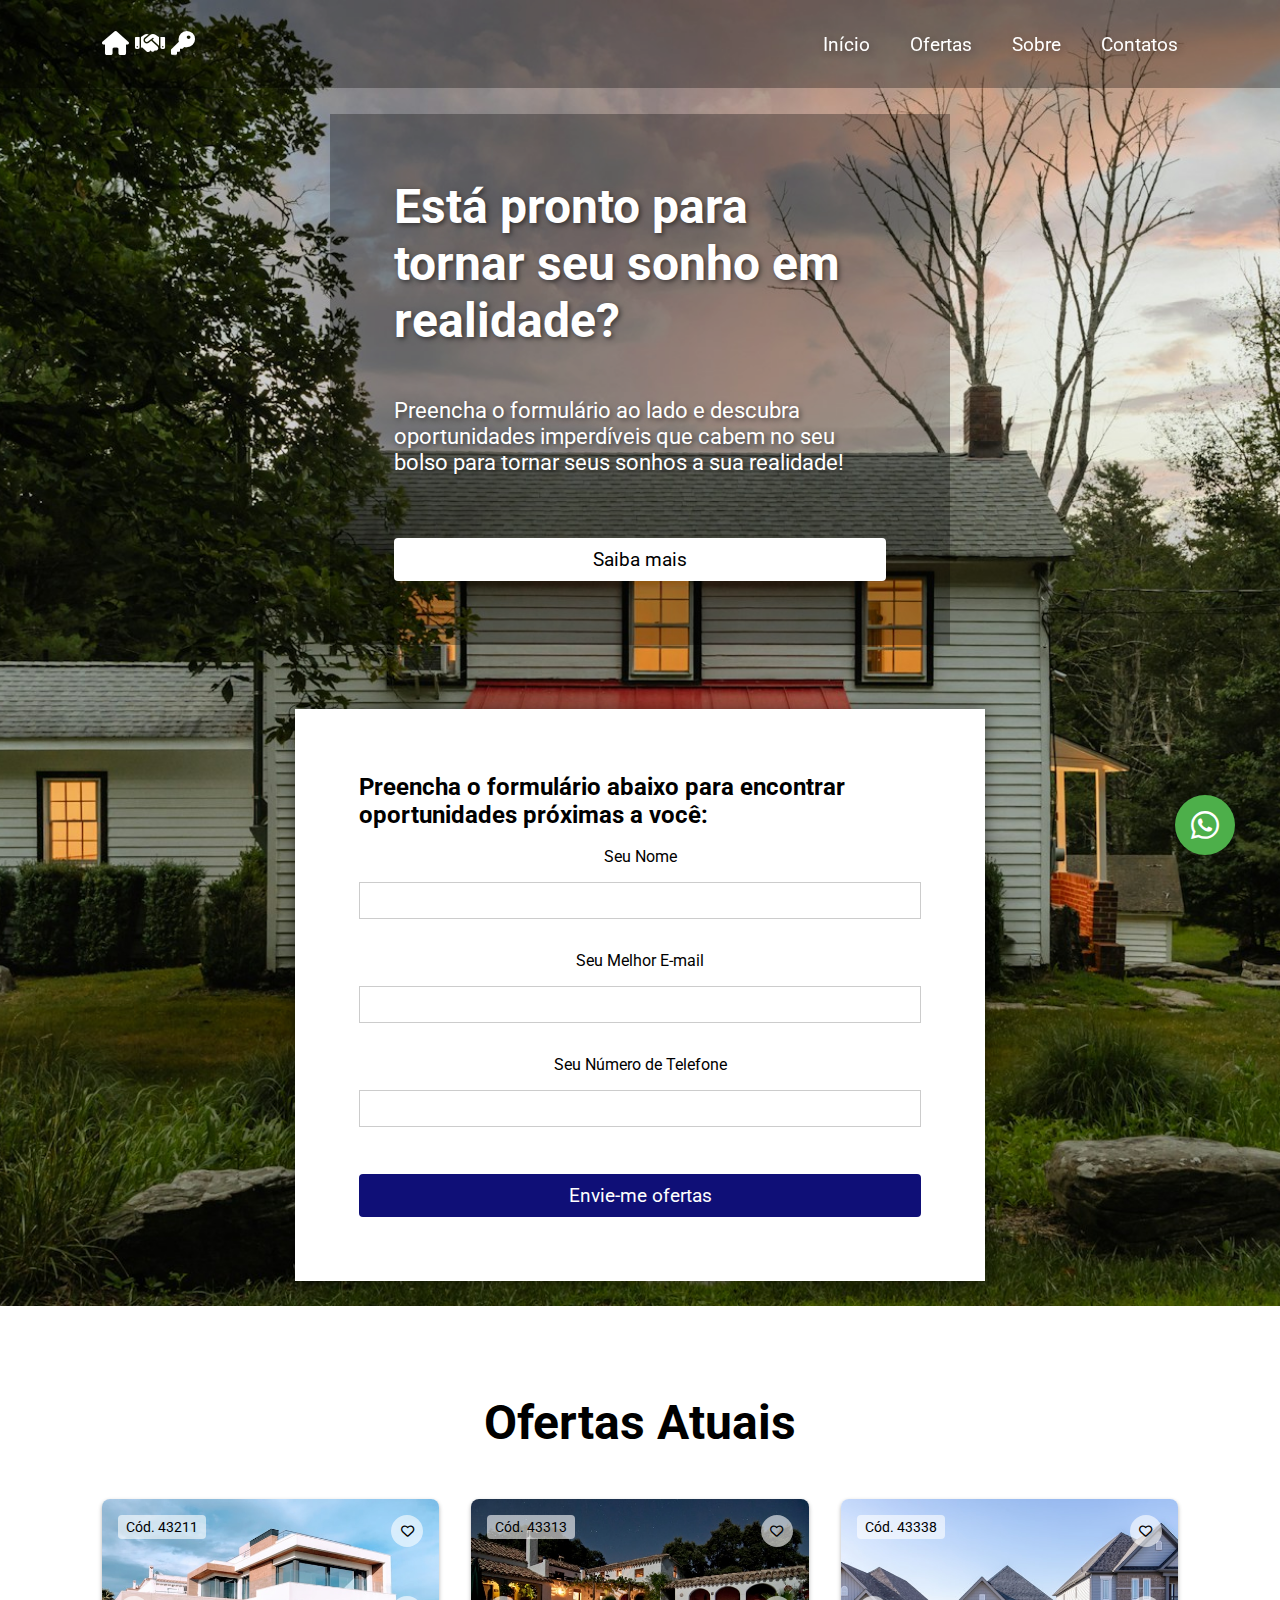
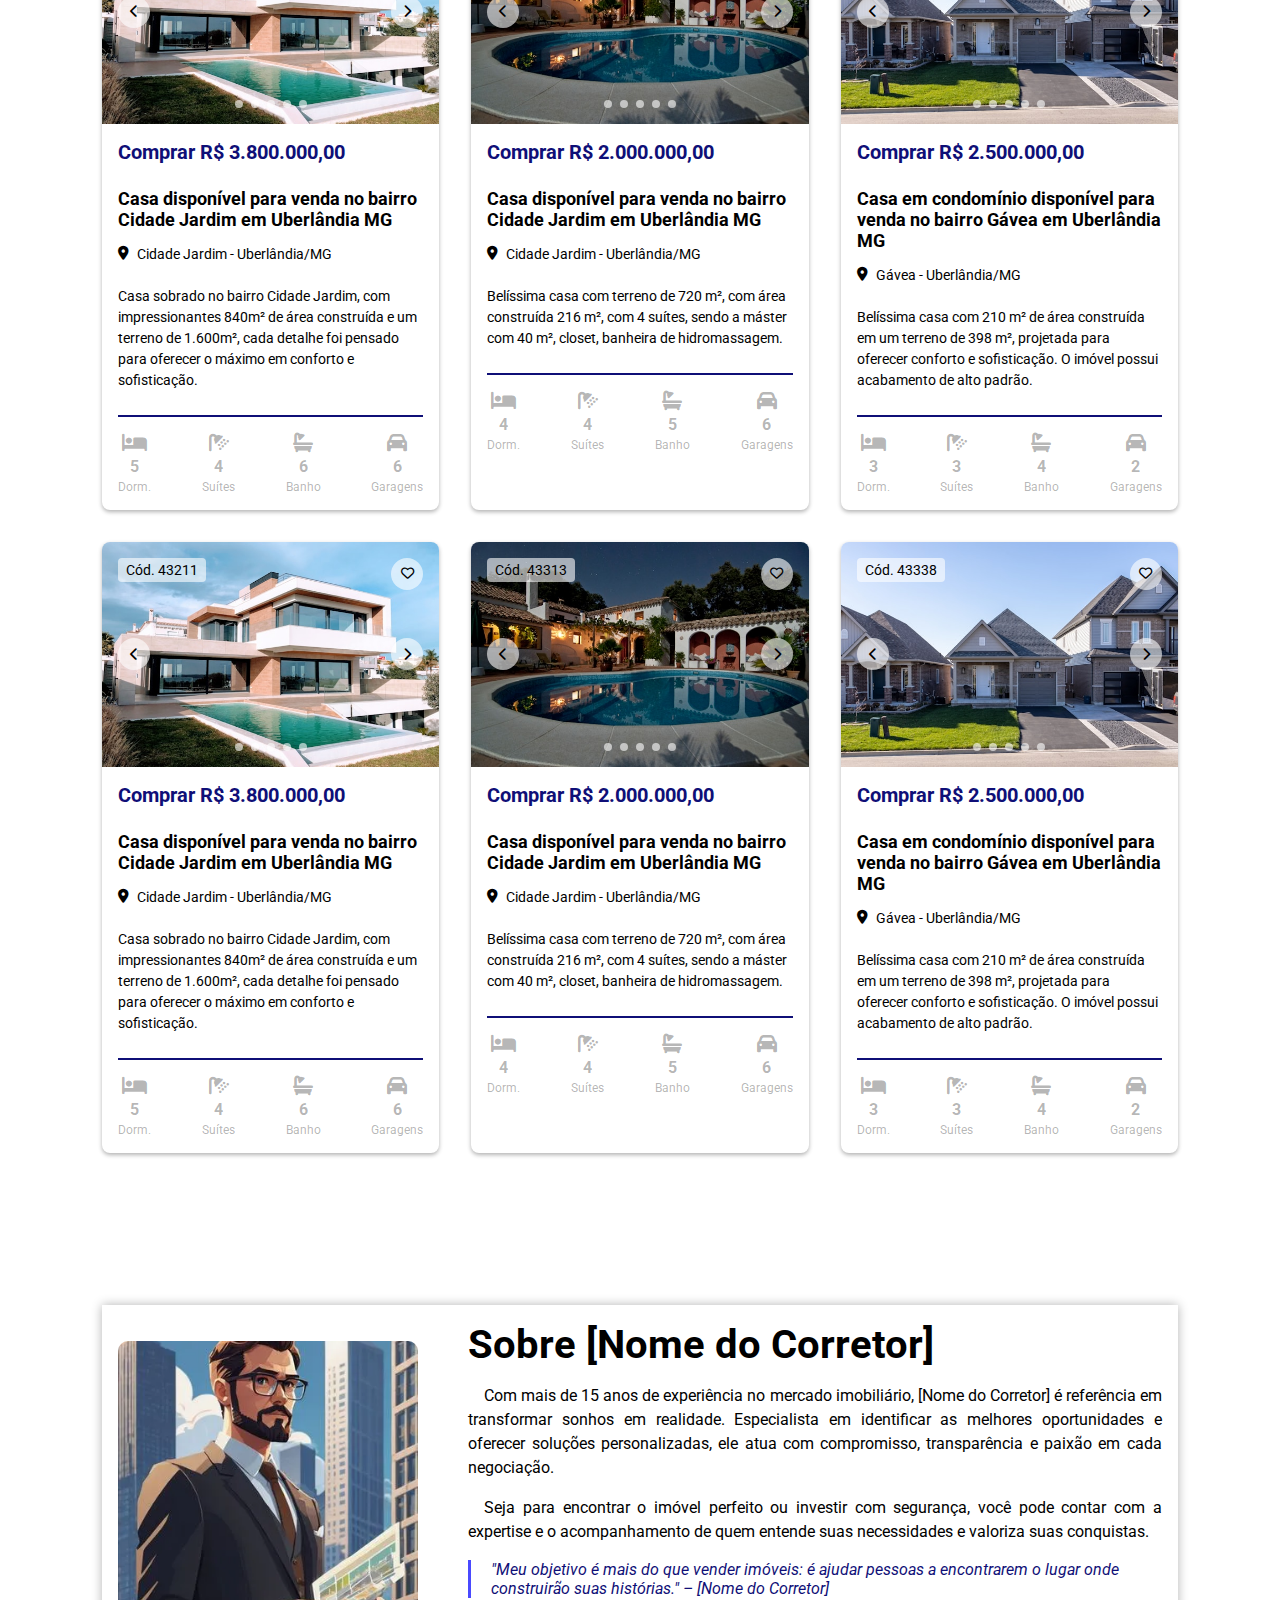
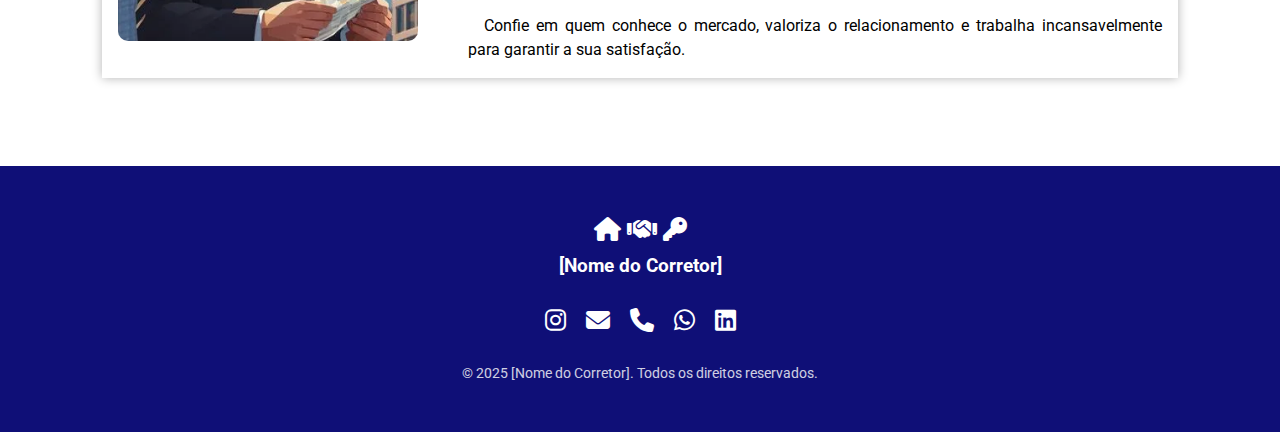
==== commit ec05848a: "Details" ====
--- a/index.html
+++ b/index.html
@@ -428,11 +428,11 @@
 					<div class="about__content">
 						<h1 class="about__title">
 							Sobre
-							<span class="about__name">Aniba Rodrigues Luiz</span>
+							<span class="about__name">[Nome do Corretor]</span>
 						</h1>
 						<p class="about__text">
 							Com mais de 15 anos de experiência no mercado
-							imobiliário, Aniba Rodrigues Luiz é referência em
+							imobiliário, [Nome do Corretor] é referência em
 							transformar sonhos em realidade. Especialista em
 							identificar as melhores oportunidades e oferecer
 							soluções personalizadas, ele atua com compromisso,
@@ -447,7 +447,7 @@
 						<p class="about__quote">
 							"Meu objetivo é mais do que vender imóveis: é ajudar
 							pessoas a encontrarem o lugar onde construirão suas
-							histórias." – Aniba Rodrigues Luiz
+							histórias." – [Nome do Corretor]
 						</p>
 						<p class="about__text">
 							Confie em quem conhece o mercado, valoriza o
@@ -485,6 +485,6 @@
 			</div>
 		</footer>
 		<script src="src/javascript/interactions.js" defer></script>
-		<script src="src/javascript/fetch-api.js" defer></script>
+		<script src="src/javascript/lead-register.js" defer></script>
 	</body>
 </html>
